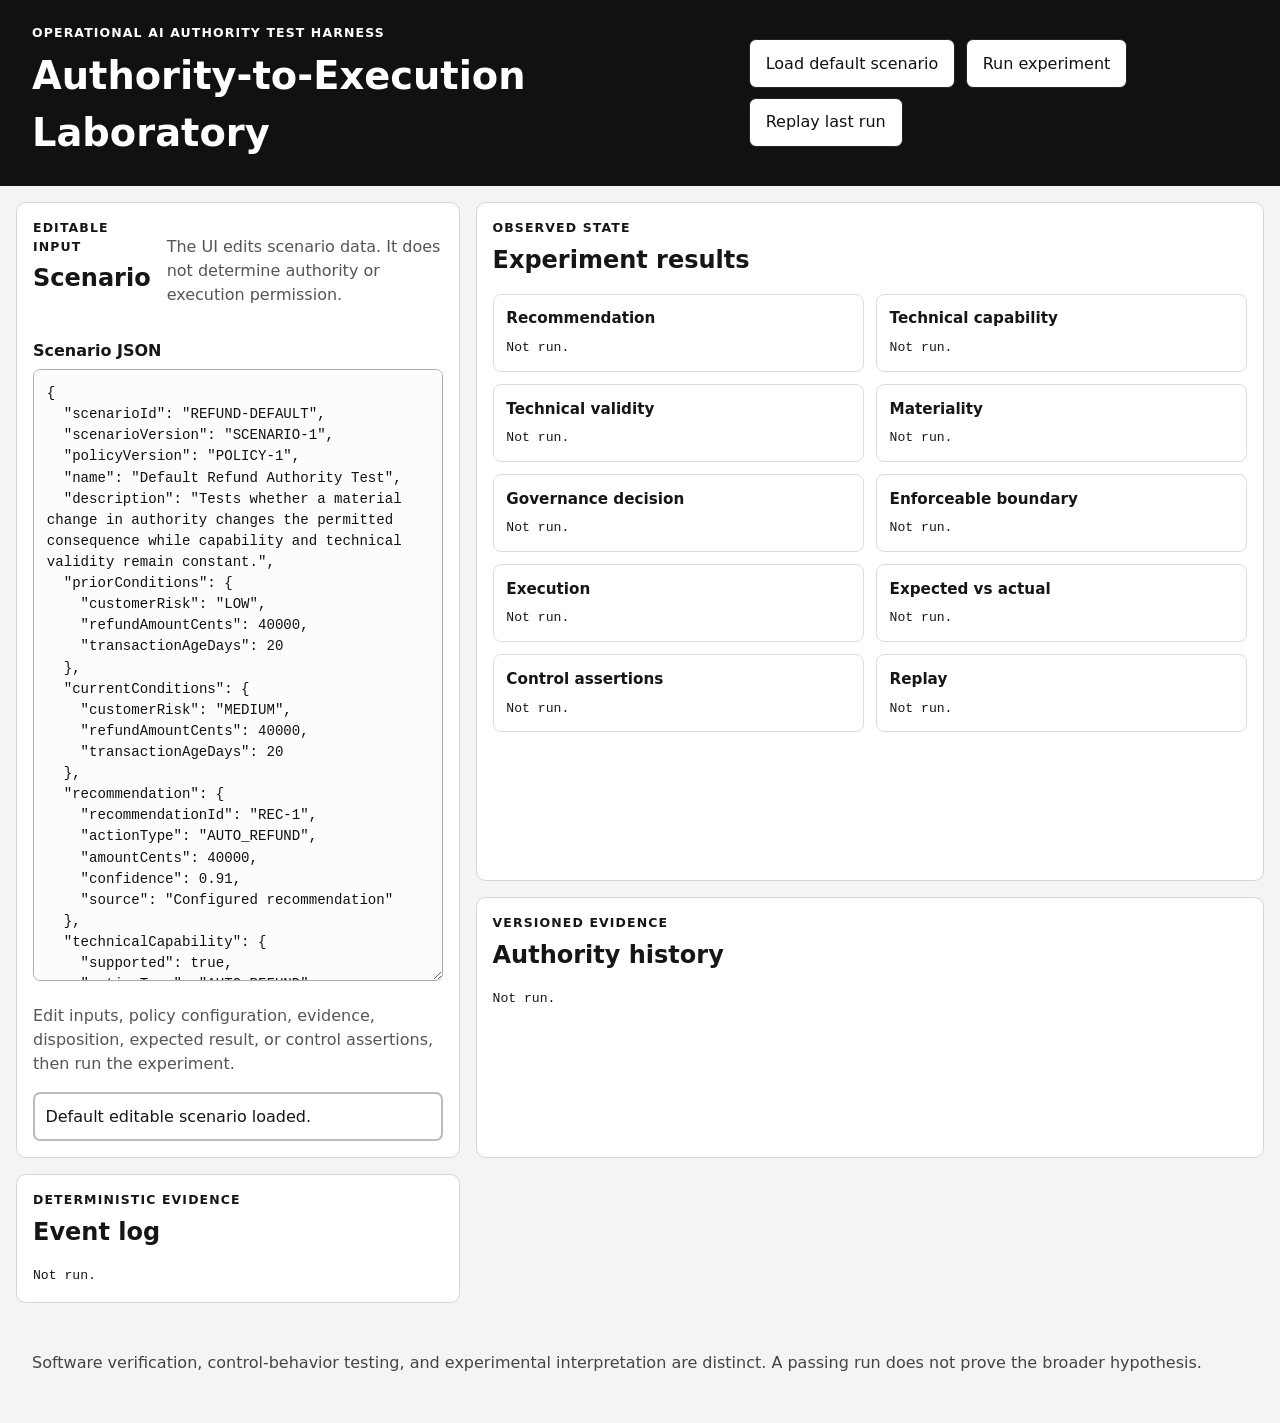
==== index.html @ 3e86aca3 "Add initial browser V1 application shell" ====
<!doctype html>
<html lang="en">
<head>
    <meta charset="utf-8">
    <meta name="viewport" content="width=device-width, initial-scale=1">
    <title>Operational AI Authority Test Harness</title>
    <link rel="stylesheet" href="css/app.css">
</head>
<body>
    <header class="app-header">
        <div>
            <p class="eyebrow">Operational AI Authority Test Harness</p>
            <h1>Authority-to-Execution Laboratory</h1>
        </div>
        <div class="header-actions">
            <button id="load-default" type="button">Load default scenario</button>
            <button id="run-experiment" type="button">Run experiment</button>
            <button id="run-replay" type="button">Replay last run</button>
        </div>
    </header>

    <main class="layout">
        <section class="panel scenario-panel" aria-labelledby="scenario-heading">
            <div class="panel-heading">
                <div>
                    <p class="eyebrow">Editable input</p>
                    <h2 id="scenario-heading">Scenario</h2>
                </div>
                <p class="muted">The UI edits scenario data. It does not determine authority or execution permission.</p>
            </div>

            <label for="scenario-editor">Scenario JSON</label>
            <textarea id="scenario-editor" spellcheck="false" aria-describedby="scenario-help"></textarea>
            <p id="scenario-help" class="muted">
                Edit inputs, policy configuration, evidence, disposition, expected result, or control assertions, then run the experiment.
            </p>

            <div id="validation-status" class="status-box" role="status" aria-live="polite">
                No scenario loaded.
            </div>
        </section>

        <section class="panel results-panel" aria-labelledby="results-heading">
            <div class="panel-heading">
                <div>
                    <p class="eyebrow">Observed state</p>
                    <h2 id="results-heading">Experiment results</h2>
                </div>
            </div>

            <div class="card-grid">
                <article class="result-card">
                    <h3>Recommendation</h3>
                    <pre id="recommendation-output">Not run.</pre>
                </article>

                <article class="result-card">
                    <h3>Technical capability</h3>
                    <pre id="capability-output">Not run.</pre>
                </article>

                <article class="result-card">
                    <h3>Technical validity</h3>
                    <pre id="validity-output">Not run.</pre>
                </article>

                <article class="result-card">
                    <h3>Materiality</h3>
                    <pre id="materiality-output">Not run.</pre>
                </article>

                <article class="result-card">
                    <h3>Governance decision</h3>
                    <pre id="decision-output">Not run.</pre>
                </article>

                <article class="result-card">
                    <h3>Enforceable boundary</h3>
                    <pre id="boundary-output">Not run.</pre>
                </article>

                <article class="result-card">
                    <h3>Execution</h3>
                    <pre id="execution-output">Not run.</pre>
                </article>

                <article class="result-card">
                    <h3>Expected vs actual</h3>
                    <pre id="prediction-output">Not run.</pre>
                </article>

                <article class="result-card">
                    <h3>Control assertions</h3>
                    <pre id="assertion-output">Not run.</pre>
                </article>

                <article class="result-card">
                    <h3>Replay</h3>
                    <pre id="replay-output">Not run.</pre>
                </article>
            </div>
        </section>

        <section class="panel evidence-panel" aria-labelledby="authority-heading">
            <div class="panel-heading">
                <div>
                    <p class="eyebrow">Versioned evidence</p>
                    <h2 id="authority-heading">Authority history</h2>
                </div>
            </div>
            <pre id="authority-history-output">Not run.</pre>
        </section>

        <section class="panel evidence-panel" aria-labelledby="events-heading">
            <div class="panel-heading">
                <div>
                    <p class="eyebrow">Deterministic evidence</p>
                    <h2 id="events-heading">Event log</h2>
                </div>
            </div>
            <pre id="event-log-output">Not run.</pre>
        </section>
    </main>

    <footer>
        <p>
            Software verification, control-behavior testing, and experimental interpretation are distinct.
            A passing run does not prove the broader hypothesis.
        </p>
    </footer>

    <script src="js/validation-engine.js"></script>
    <script src="js/state-machine.js"></script>
    <script src="js/authority-engine.js"></script>
    <script src="js/boundary-engine.js"></script>
    <script src="js/execution-engine.js"></script>
    <script src="js/materiality-engine.js"></script>
    <script src="js/actor-engine.js"></script>
    <script src="js/evidence-engine.js"></script>
    <script src="js/governance-decision-engine.js"></script>
    <script src="js/event-log.js"></script>
    <script src="js/control-assertion-engine.js"></script>
    <script src="js/run-evidence-engine.js"></script>
    <script src="js/test-runner.js"></script>
    <script src="js/replay-engine.js"></script>
    <script src="js/app.js"></script>
</body>
</html>
---- css/app.css ----
:root {
    font-family: Inter, ui-sans-serif, system-ui, -apple-system, BlinkMacSystemFont, "Segoe UI", sans-serif;
    color: #161616;
    background: #f4f4f4;
    line-height: 1.5;
}

* {
    box-sizing: border-box;
}

body {
    margin: 0;
    min-height: 100vh;
}

button,
textarea {
    font: inherit;
}

button {
    border: 1px solid #222;
    background: #fff;
    color: #111;
    padding: 0.7rem 1rem;
    border-radius: 0.45rem;
    cursor: pointer;
}

button:hover,
button:focus-visible {
    background: #ececec;
}

button:focus-visible,
textarea:focus-visible {
    outline: 3px solid currentColor;
    outline-offset: 2px;
}

.app-header {
    display: flex;
    gap: 2rem;
    justify-content: space-between;
    align-items: center;
    padding: 1.5rem 2rem;
    background: #111;
    color: #fff;
}

.app-header h1 {
    margin: 0;
    font-size: clamp(1.5rem, 3vw, 2.4rem);
}

.eyebrow {
    margin: 0 0 0.25rem;
    font-size: 0.78rem;
    font-weight: 700;
    letter-spacing: 0.09em;
    text-transform: uppercase;
}

.header-actions {
    display: flex;
    flex-wrap: wrap;
    gap: 0.65rem;
}

.layout {
    display: grid;
    grid-template-columns: minmax(22rem, 0.9fr) minmax(32rem, 1.6fr);
    gap: 1rem;
    padding: 1rem;
}

.panel {
    background: #fff;
    border: 1px solid #d4d4d4;
    border-radius: 0.6rem;
    padding: 1rem;
}

.scenario-panel {
    grid-row: span 2;
}

.results-panel {
    min-width: 0;
}

.evidence-panel {
    min-width: 0;
}

.panel-heading {
    display: flex;
    gap: 1rem;
    justify-content: space-between;
    align-items: flex-start;
    margin-bottom: 1rem;
}

.panel-heading h2 {
    margin: 0;
}

label {
    display: block;
    font-weight: 700;
    margin-bottom: 0.4rem;
}

textarea {
    width: 100%;
    min-height: 68vh;
    resize: vertical;
    border: 1px solid #aaa;
    border-radius: 0.45rem;
    padding: 0.8rem;
    background: #fcfcfc;
    color: #111;
    font-family: "Cascadia Code", Consolas, monospace;
    font-size: 0.88rem;
}

.card-grid {
    display: grid;
    grid-template-columns: repeat(2, minmax(0, 1fr));
    gap: 0.75rem;
}

.result-card {
    border: 1px solid #ddd;
    border-radius: 0.5rem;
    padding: 0.8rem;
    min-width: 0;
}

.result-card h3 {
    margin-top: 0;
    margin-bottom: 0.5rem;
    font-size: 0.95rem;
}

pre {
    white-space: pre-wrap;
    overflow-wrap: anywhere;
    margin: 0;
    font-family: "Cascadia Code", Consolas, monospace;
    font-size: 0.82rem;
}

.status-box {
    margin-top: 0.75rem;
    border: 1px solid #bbb;
    border-radius: 0.45rem;
    padding: 0.65rem;
}

.status-box[data-status="PASS"] {
    border-width: 2px;
}

.status-box[data-status="FAIL"] {
    border-style: dashed;
    border-width: 2px;
}

.muted {
    color: #555;
    max-width: 34rem;
}

footer {
    padding: 1rem 2rem 2rem;
    color: #444;
}

@media (max-width: 950px) {
    .app-header {
        align-items: flex-start;
        flex-direction: column;
    }

    .layout {
        grid-template-columns: 1fr;
    }

    .scenario-panel {
        grid-row: auto;
    }

    textarea {
        min-height: 34rem;
    }
}

@media (max-width: 650px) {
    .card-grid {
        grid-template-columns: 1fr;
    }

    .layout {
        padding: 0.6rem;
    }

    .app-header {
        padding: 1rem;
    }
}
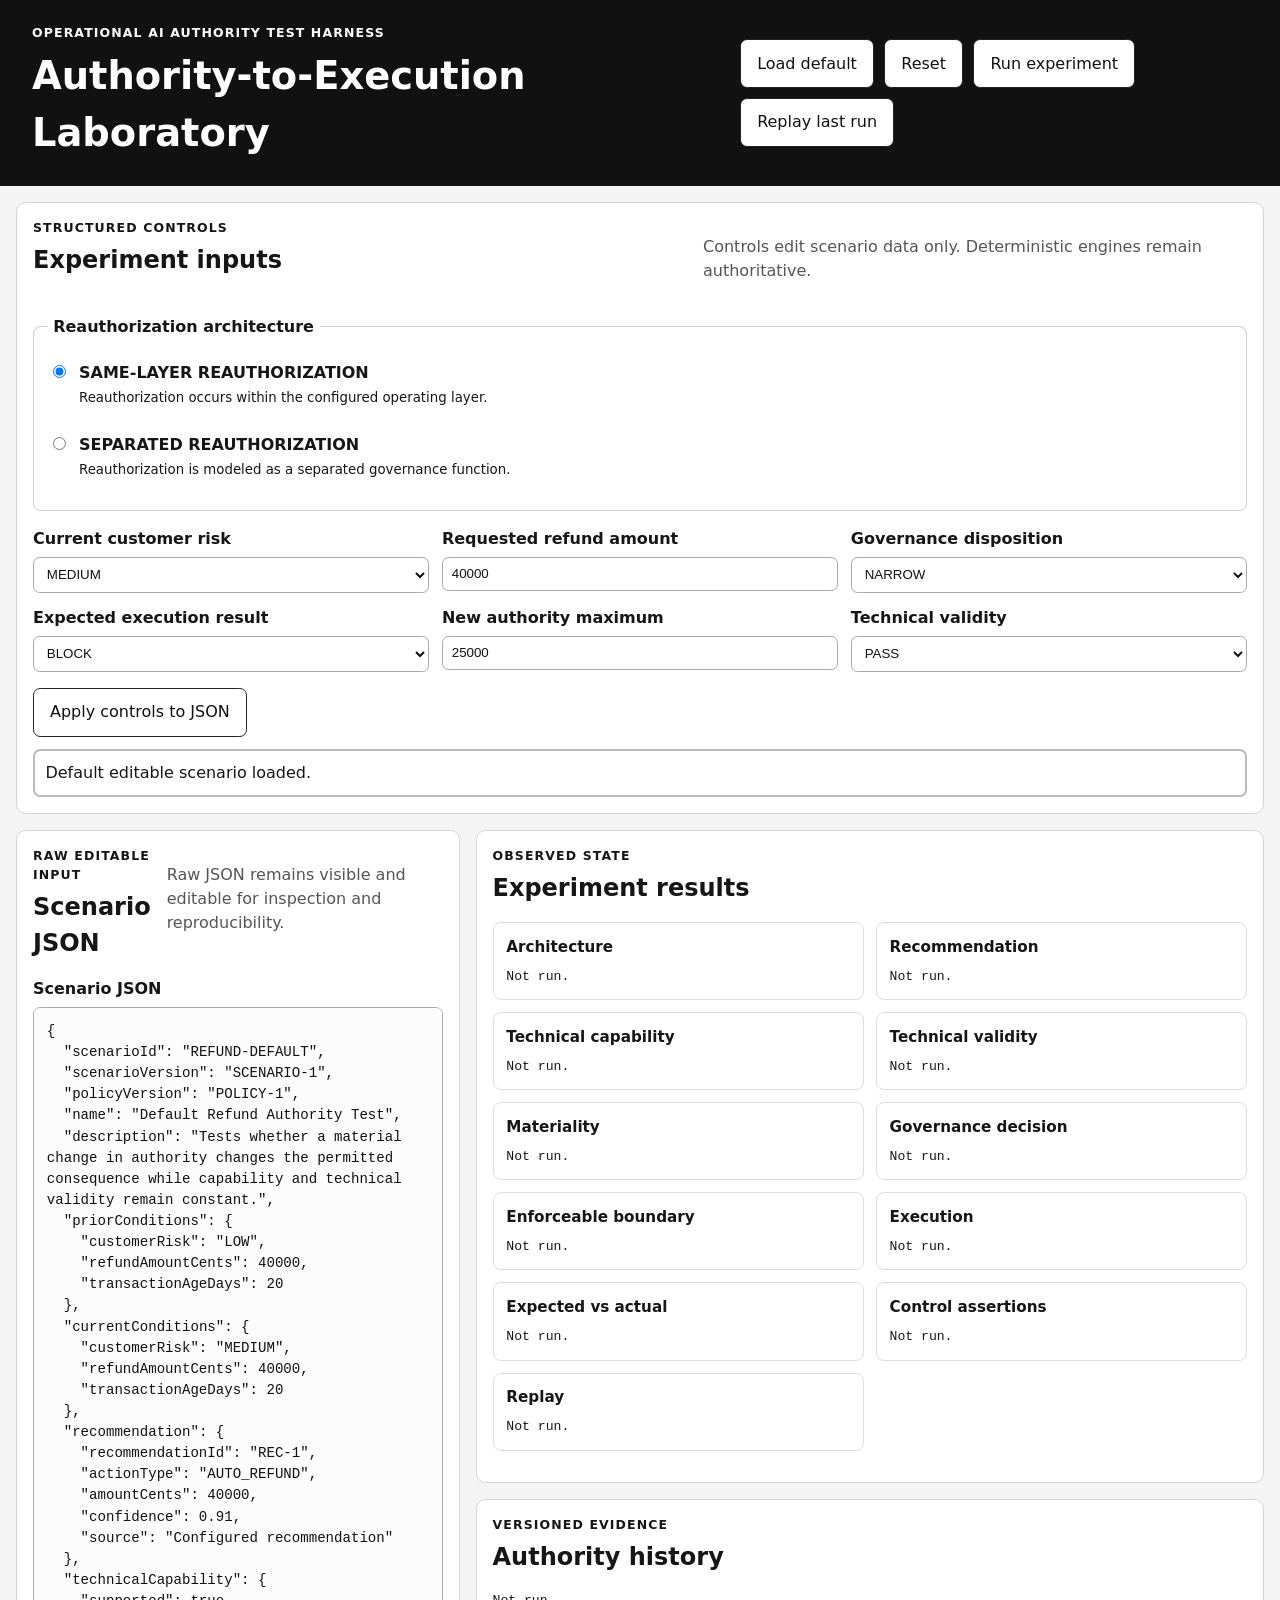
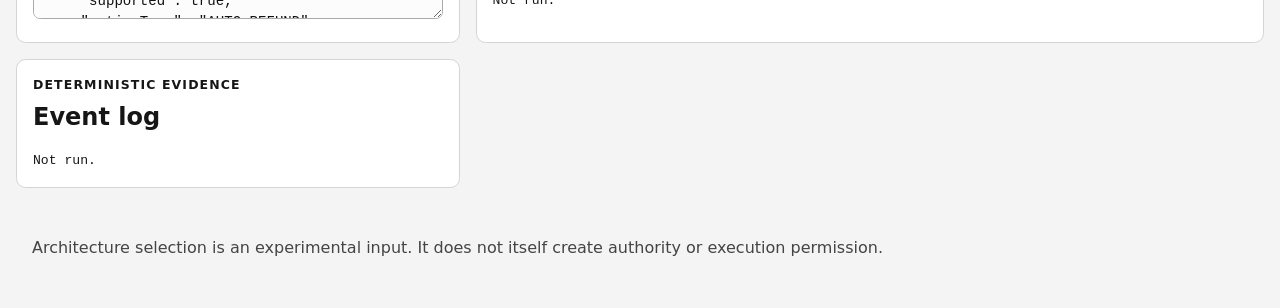
==== commit 8fb05f10: "Add V1 interaction and architecture selection" ====
--- a/index.html
+++ b/index.html
@@ -12,34 +12,130 @@
             <p class="eyebrow">Operational AI Authority Test Harness</p>
             <h1>Authority-to-Execution Laboratory</h1>
         </div>
+
         <div class="header-actions">
-            <button id="load-default" type="button">Load default scenario</button>
+            <button id="load-default" type="button">Load default</button>
+            <button id="reset-scenario" type="button">Reset</button>
             <button id="run-experiment" type="button">Run experiment</button>
             <button id="run-replay" type="button">Replay last run</button>
         </div>
     </header>
 
     <main class="layout">
-        <section class="panel scenario-panel" aria-labelledby="scenario-heading">
-            <div class="panel-heading">
-                <div>
-                    <p class="eyebrow">Editable input</p>
-                    <h2 id="scenario-heading">Scenario</h2>
-                </div>
-                <p class="muted">The UI edits scenario data. It does not determine authority or execution permission.</p>
-            </div>
-
-            <label for="scenario-editor">Scenario JSON</label>
-            <textarea id="scenario-editor" spellcheck="false" aria-describedby="scenario-help"></textarea>
-            <p id="scenario-help" class="muted">
-                Edit inputs, policy configuration, evidence, disposition, expected result, or control assertions, then run the experiment.
-            </p>
+        <section class="panel control-panel" aria-labelledby="controls-heading">
+            <div class="panel-heading">
+                <div>
+                    <p class="eyebrow">Structured controls</p>
+                    <h2 id="controls-heading">Experiment inputs</h2>
+                </div>
+                <p class="muted">
+                    Controls edit scenario data only. Deterministic engines remain authoritative.
+                </p>
+            </div>
+
+            <fieldset>
+                <legend>Reauthorization architecture</legend>
+
+                <label class="radio-row">
+                    <input
+                        id="architecture-same-layer"
+                        type="radio"
+                        name="reauthorization-architecture"
+                        value="SAME_LAYER_REAUTHORIZATION"
+                    >
+                    <span>
+                        <strong>SAME-LAYER REAUTHORIZATION</strong><br>
+                        <small>Reauthorization occurs within the configured operating layer.</small>
+                    </span>
+                </label>
+
+                <label class="radio-row">
+                    <input
+                        id="architecture-separated"
+                        type="radio"
+                        name="reauthorization-architecture"
+                        value="SEPARATED_REAUTHORIZATION"
+                    >
+                    <span>
+                        <strong>SEPARATED REAUTHORIZATION</strong><br>
+                        <small>Reauthorization is modeled as a separated governance function.</small>
+                    </span>
+                </label>
+            </fieldset>
+
+            <div class="form-grid">
+                <label>
+                    Current customer risk
+                    <select id="current-risk">
+                        <option value="LOW">LOW</option>
+                        <option value="MEDIUM">MEDIUM</option>
+                        <option value="HIGH">HIGH</option>
+                    </select>
+                </label>
+
+                <label>
+                    Requested refund amount
+                    <input id="requested-amount" type="number" min="0" step="1">
+                </label>
+
+                <label>
+                    Governance disposition
+                    <select id="decision-disposition">
+                        <option value="RENEW">RENEW</option>
+                        <option value="NARROW">NARROW</option>
+                        <option value="CONDITION">CONDITION</option>
+                        <option value="TRANSFER">TRANSFER</option>
+                        <option value="SUSPEND">SUSPEND</option>
+                        <option value="REFUSE">REFUSE</option>
+                    </select>
+                </label>
+
+                <label>
+                    Expected execution result
+                    <select id="expected-result">
+                        <option value="ALLOW">ALLOW</option>
+                        <option value="BLOCK">BLOCK</option>
+                    </select>
+                </label>
+
+                <label>
+                    New authority maximum
+                    <input id="new-authority-maximum" type="number" min="0" step="1">
+                </label>
+
+                <label>
+                    Technical validity
+                    <select id="technical-validity">
+                        <option value="PASS">PASS</option>
+                        <option value="FAIL">FAIL</option>
+                    </select>
+                </label>
+            </div>
+
+            <div class="control-actions">
+                <button id="apply-controls" type="button">Apply controls to JSON</button>
+            </div>
 
             <div id="validation-status" class="status-box" role="status" aria-live="polite">
                 No scenario loaded.
             </div>
         </section>
 
+        <section class="panel scenario-panel" aria-labelledby="scenario-heading">
+            <div class="panel-heading">
+                <div>
+                    <p class="eyebrow">Raw editable input</p>
+                    <h2 id="scenario-heading">Scenario JSON</h2>
+                </div>
+                <p class="muted">
+                    Raw JSON remains visible and editable for inspection and reproducibility.
+                </p>
+            </div>
+
+            <label for="scenario-editor">Scenario JSON</label>
+            <textarea id="scenario-editor" spellcheck="false"></textarea>
+        </section>
+
         <section class="panel results-panel" aria-labelledby="results-heading">
             <div class="panel-heading">
                 <div>
@@ -50,6 +146,11 @@
 
             <div class="card-grid">
                 <article class="result-card">
+                    <h3>Architecture</h3>
+                    <pre id="architecture-output">Not run.</pre>
+                </article>
+
+                <article class="result-card">
                     <h3>Recommendation</h3>
                     <pre id="recommendation-output">Not run.</pre>
                 </article>
@@ -124,8 +225,7 @@
 
     <footer>
         <p>
-            Software verification, control-behavior testing, and experimental interpretation are distinct.
-            A passing run does not prove the broader hypothesis.
+            Architecture selection is an experimental input. It does not itself create authority or execution permission.
         </p>
     </footer>
 
--- a/css/app.css
+++ b/css/app.css
@@ -209,4 +209,69 @@
     .app-header {
         padding: 1rem;
     }
+}
+
+.control-panel {
+    grid-column: 1 / -1;
+}
+
+fieldset {
+    border: 1px solid #ccc;
+    border-radius: 0.5rem;
+    padding: 0.85rem;
+    margin: 0 0 1rem;
+}
+
+legend {
+    font-weight: 700;
+    padding: 0 0.35rem;
+}
+
+.radio-row {
+    display: flex;
+    gap: 0.65rem;
+    align-items: flex-start;
+    padding: 0.55rem 0;
+    font-weight: 400;
+}
+
+.radio-row input {
+    margin-top: 0.25rem;
+}
+
+.form-grid {
+    display: grid;
+    grid-template-columns: repeat(3, minmax(0, 1fr));
+    gap: 0.8rem;
+}
+
+.form-grid label {
+    margin: 0;
+}
+
+.form-grid input,
+.form-grid select {
+    width: 100%;
+    margin-top: 0.35rem;
+    border: 1px solid #aaa;
+    border-radius: 0.4rem;
+    padding: 0.55rem;
+    background: #fff;
+    color: #111;
+}
+
+.control-actions {
+    margin-top: 1rem;
+}
+
+@media (max-width: 950px) {
+    .form-grid {
+        grid-template-columns: repeat(2, minmax(0, 1fr));
+    }
+}
+
+@media (max-width: 650px) {
+    .form-grid {
+        grid-template-columns: 1fr;
+    }
 }
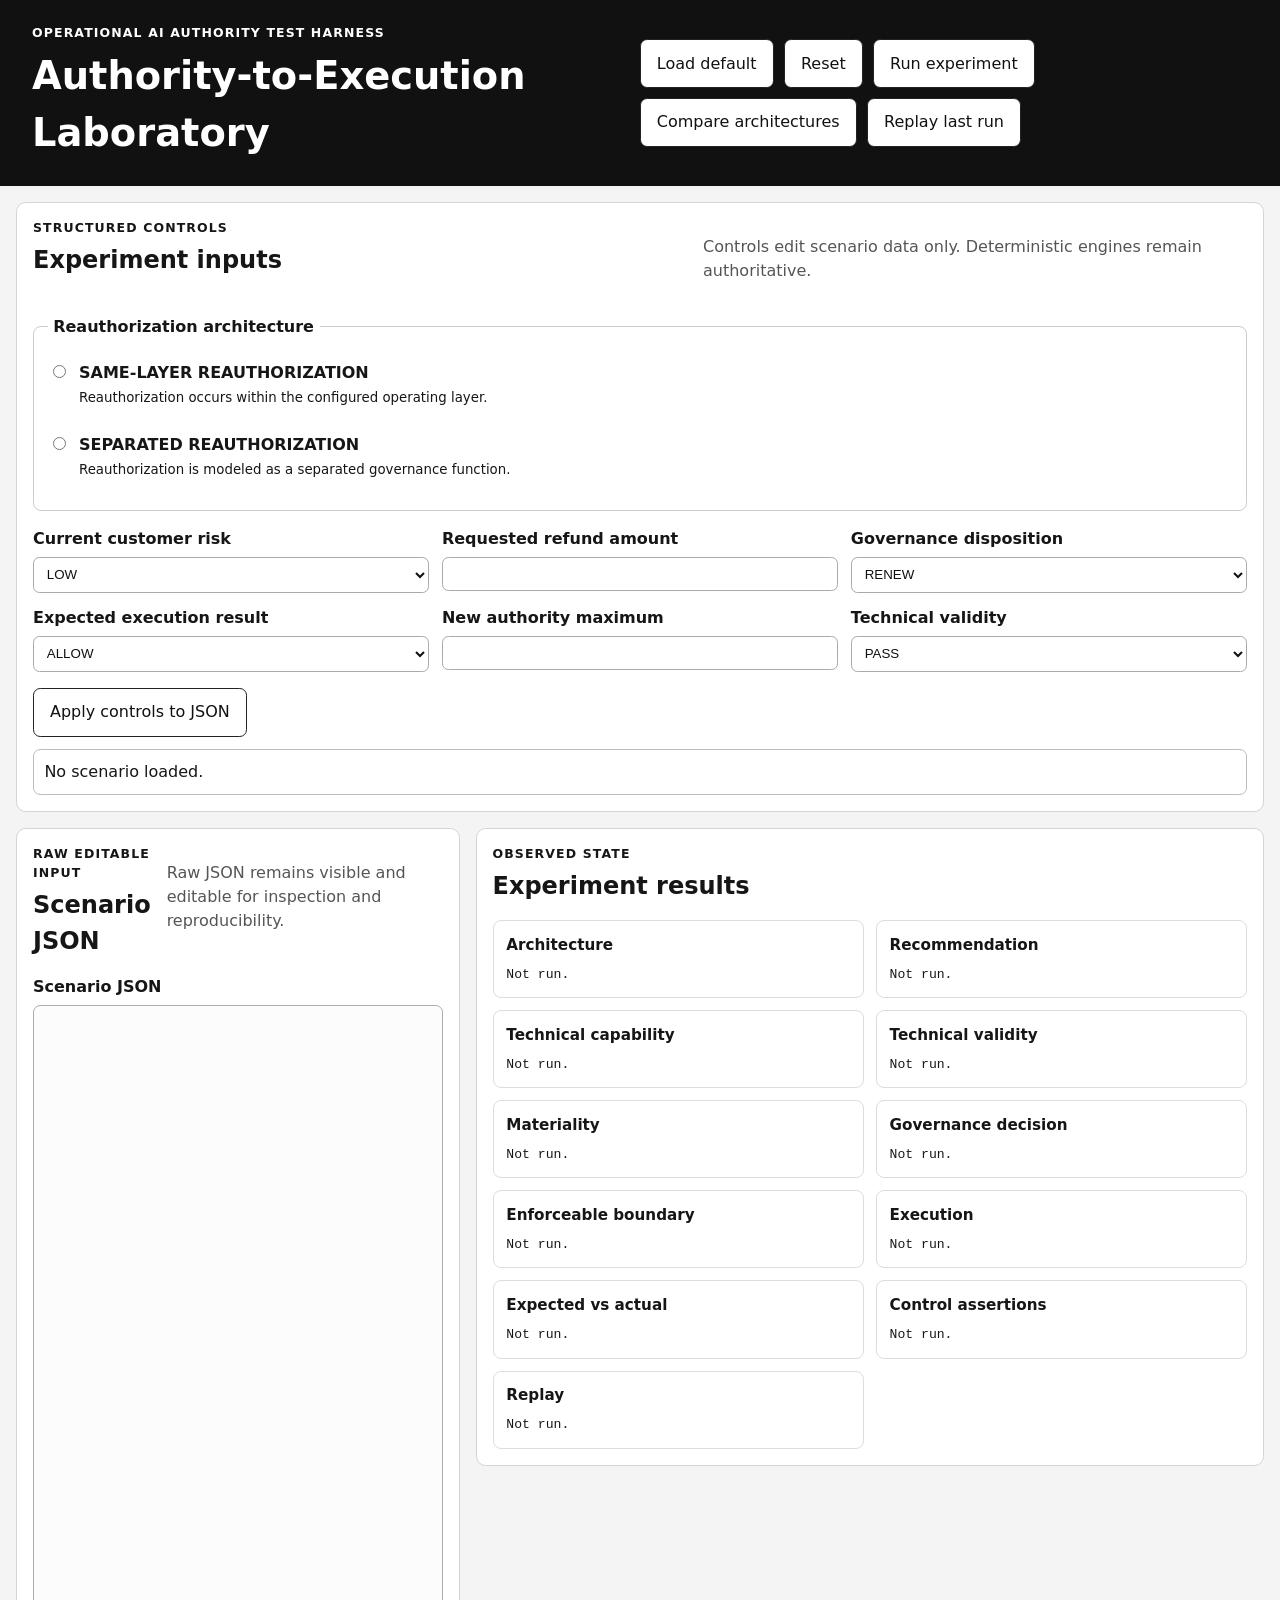
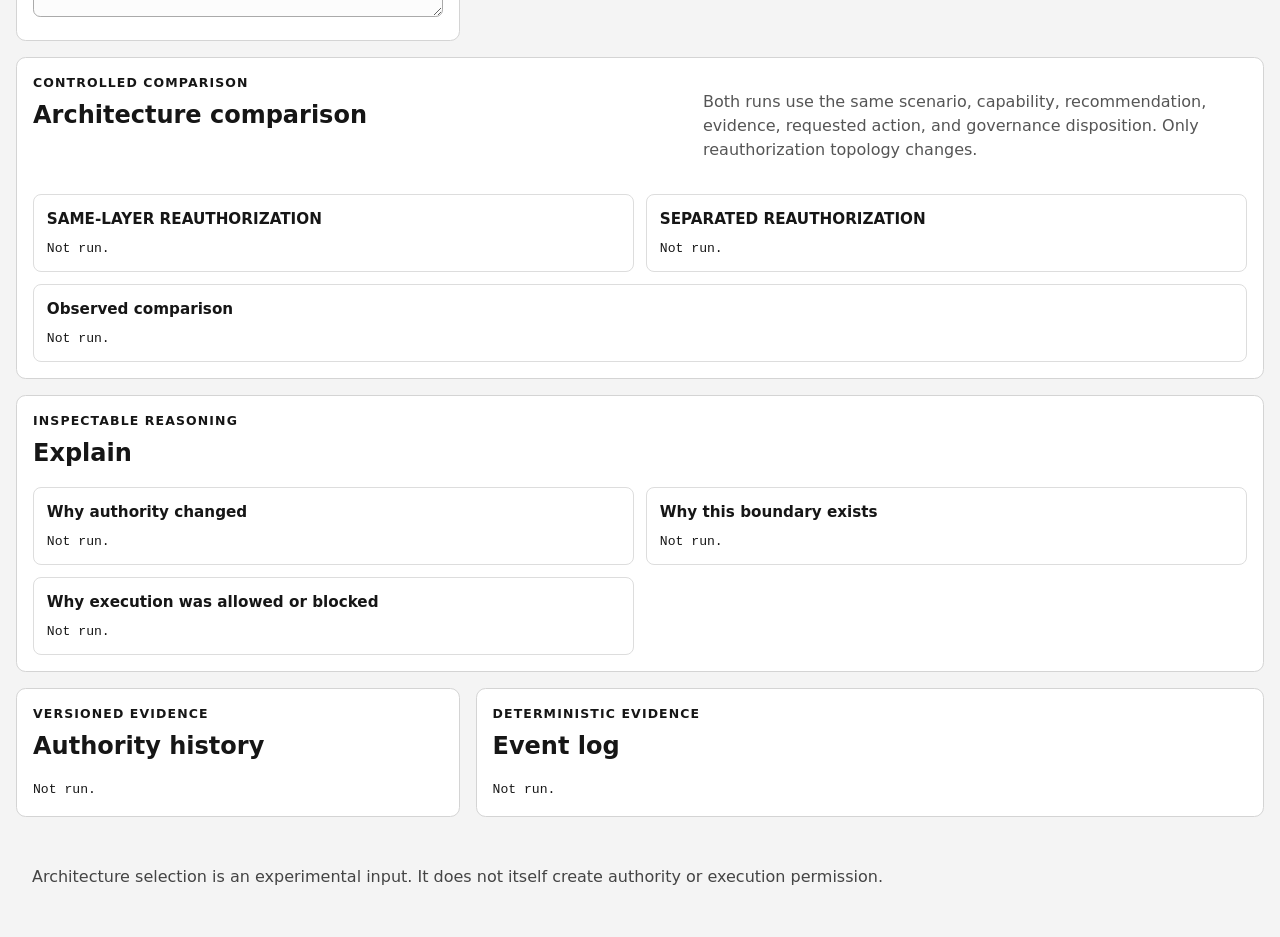
==== commit f44a40ad: "Add architecture topology and controlled comparison" ====
--- a/index.html
+++ b/index.html
@@ -16,7 +16,8 @@
         <div class="header-actions">
             <button id="load-default" type="button">Load default</button>
             <button id="reset-scenario" type="button">Reset</button>
-            <button id="run-experiment" type="button">Run experiment</button>
+            <button id="run-experiment" type="button">Run experiment</button>
+            <button id="compare-architectures" type="button">Compare architectures</button>
             <button id="run-replay" type="button">Replay last run</button>
         </div>
     </header>
@@ -202,6 +203,61 @@
             </div>
         </section>
 
+        <section class="panel comparison-panel" aria-labelledby="comparison-heading">
+            <div class="panel-heading">
+                <div>
+                    <p class="eyebrow">Controlled comparison</p>
+                    <h2 id="comparison-heading">Architecture comparison</h2>
+                </div>
+                <p class="muted">
+                    Both runs use the same scenario, capability, recommendation, evidence, requested action, and governance disposition. Only reauthorization topology changes.
+                </p>
+            </div>
+
+            <div class="comparison-grid">
+                <article class="result-card">
+                    <h3>SAME-LAYER REAUTHORIZATION</h3>
+                    <pre id="same-layer-comparison-output">Not run.</pre>
+                </article>
+
+                <article class="result-card">
+                    <h3>SEPARATED REAUTHORIZATION</h3>
+                    <pre id="separated-comparison-output">Not run.</pre>
+                </article>
+            </div>
+
+            <article class="result-card comparison-summary">
+                <h3>Observed comparison</h3>
+                <pre id="architecture-comparison-summary">Not run.</pre>
+            </article>
+        </section>
+
+        <section class="panel explain-panel" aria-labelledby="explain-heading">
+            <div class="panel-heading">
+                <div>
+                    <p class="eyebrow">Inspectable reasoning</p>
+                    <h2 id="explain-heading">Explain</h2>
+                </div>
+            </div>
+
+            <div class="card-grid">
+                <article class="result-card">
+                    <h3>Why authority changed</h3>
+                    <pre id="authority-explain-output">Not run.</pre>
+                </article>
+
+                <article class="result-card">
+                    <h3>Why this boundary exists</h3>
+                    <pre id="boundary-explain-output">Not run.</pre>
+                </article>
+
+                <article class="result-card">
+                    <h3>Why execution was allowed or blocked</h3>
+                    <pre id="execution-explain-output">Not run.</pre>
+                </article>
+            </div>
+        </section>
+
         <section class="panel evidence-panel" aria-labelledby="authority-heading">
             <div class="panel-heading">
                 <div>
@@ -230,7 +286,8 @@
     </footer>
 
     <script src="js/validation-engine.js"></script>
-    <script src="js/state-machine.js"></script>
+    <script src="js/state-machine.js"></script>
+    <script src="js/architecture-engine.js"></script>
     <script src="js/authority-engine.js"></script>
     <script src="js/boundary-engine.js"></script>
     <script src="js/execution-engine.js"></script>
--- a/css/app.css
+++ b/css/app.css
@@ -274,4 +274,25 @@
     .form-grid {
         grid-template-columns: 1fr;
     }
+}
+
+.comparison-panel,
+.explain-panel {
+    grid-column: 1 / -1;
+}
+
+.comparison-grid {
+    display: grid;
+    grid-template-columns: repeat(2, minmax(0, 1fr));
+    gap: 0.75rem;
+}
+
+.comparison-summary {
+    margin-top: 0.75rem;
+}
+
+@media (max-width: 800px) {
+    .comparison-grid {
+        grid-template-columns: 1fr;
+    }
 }
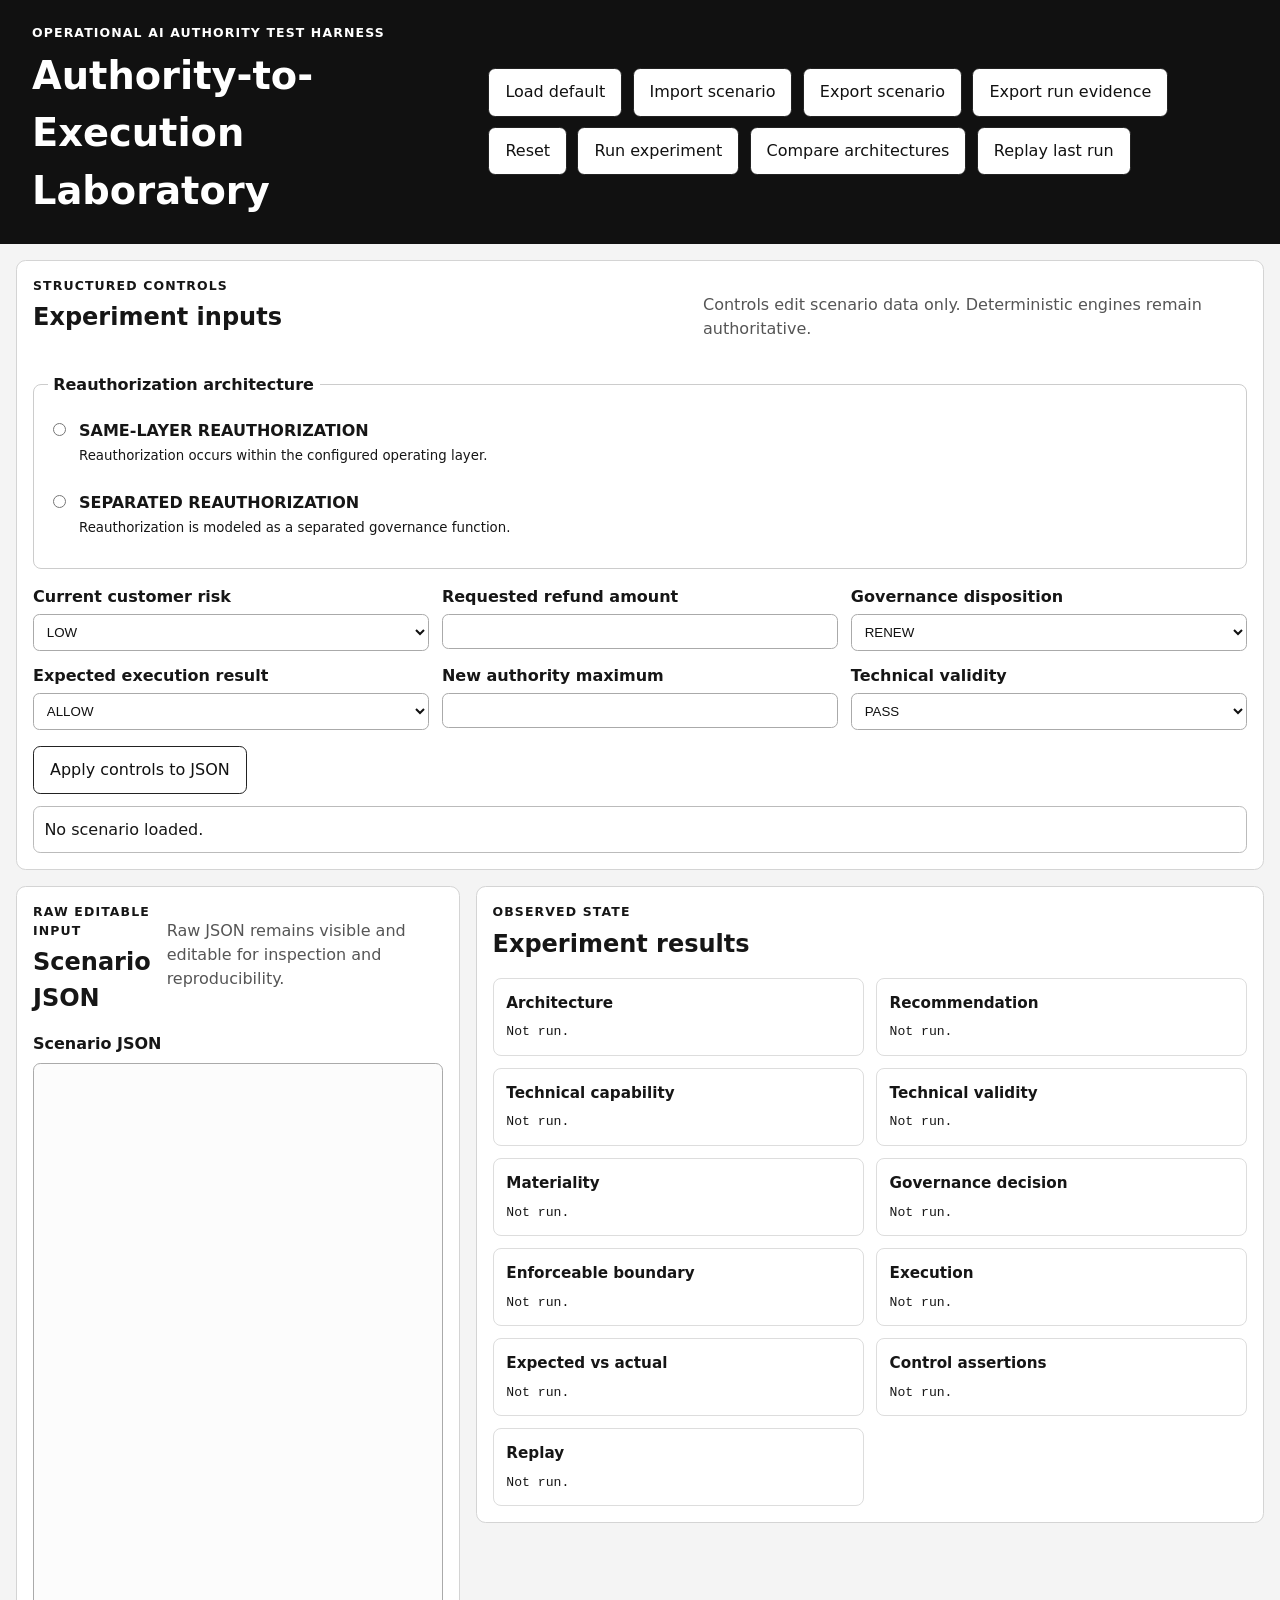
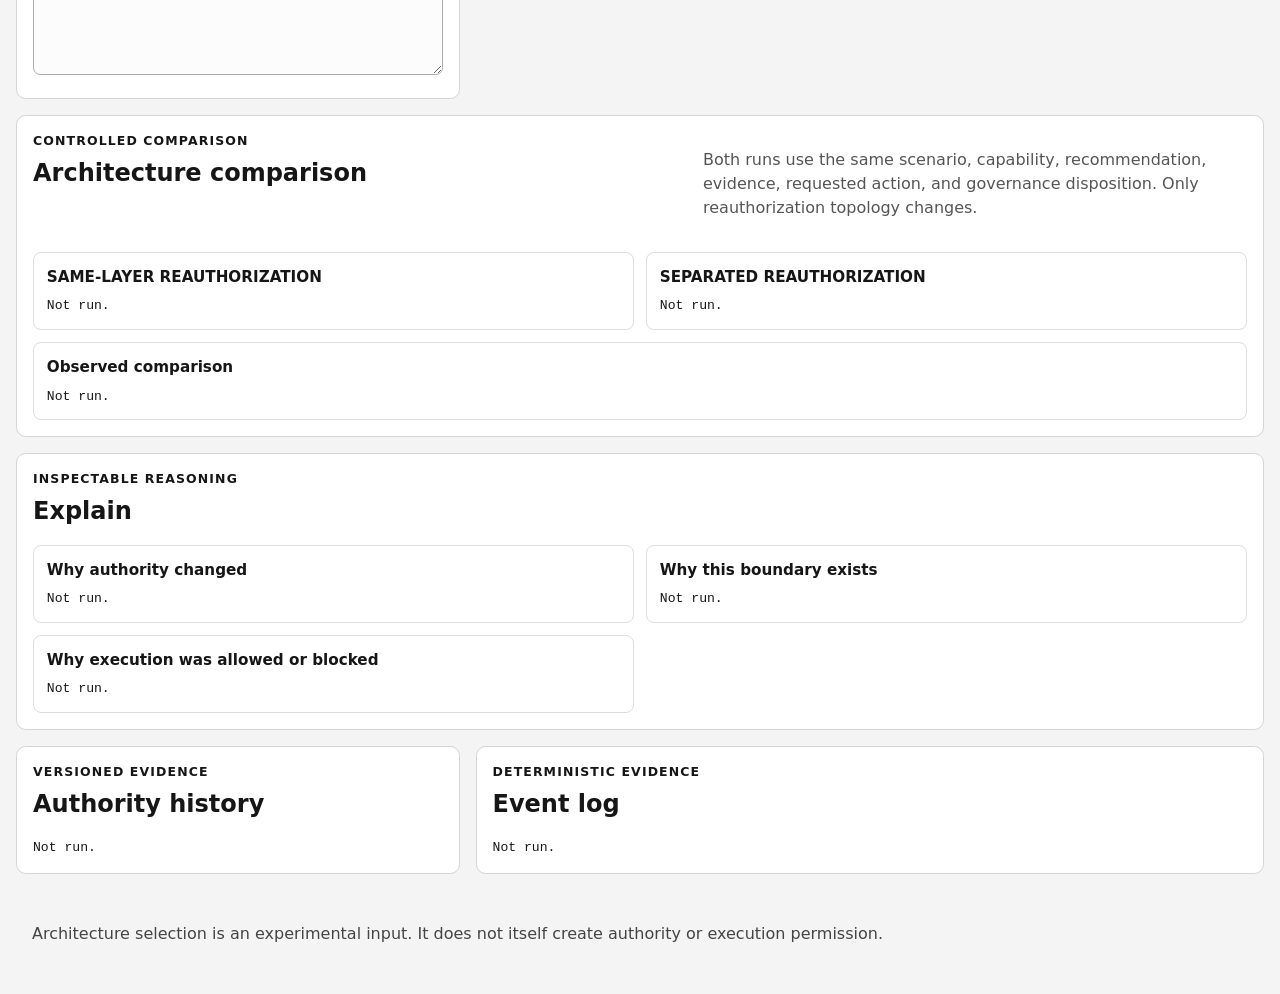
==== commit 437e7903: "Add scenario and run evidence import export" ====
--- a/index.html
+++ b/index.html
@@ -15,7 +15,16 @@
 
         <div class="header-actions">
             <button id="load-default" type="button">Load default</button>
+            <button id="import-scenario" type="button">Import scenario</button>
+            <button id="export-scenario" type="button">Export scenario</button>
+            <button id="export-run" type="button">Export run evidence</button>
             <button id="reset-scenario" type="button">Reset</button>
+            <input
+                id="scenario-file-input"
+                type="file"
+                accept="application/json,.json"
+                hidden
+            >
             <button id="run-experiment" type="button">Run experiment</button>
             <button id="compare-architectures" type="button">Compare architectures</button>
             <button id="run-replay" type="button">Replay last run</button>
@@ -300,6 +309,7 @@
     <script src="js/run-evidence-engine.js"></script>
     <script src="js/test-runner.js"></script>
     <script src="js/replay-engine.js"></script>
+    <script src="js/import-export.js"></script>
     <script src="js/app.js"></script>
 </body>
 </html>
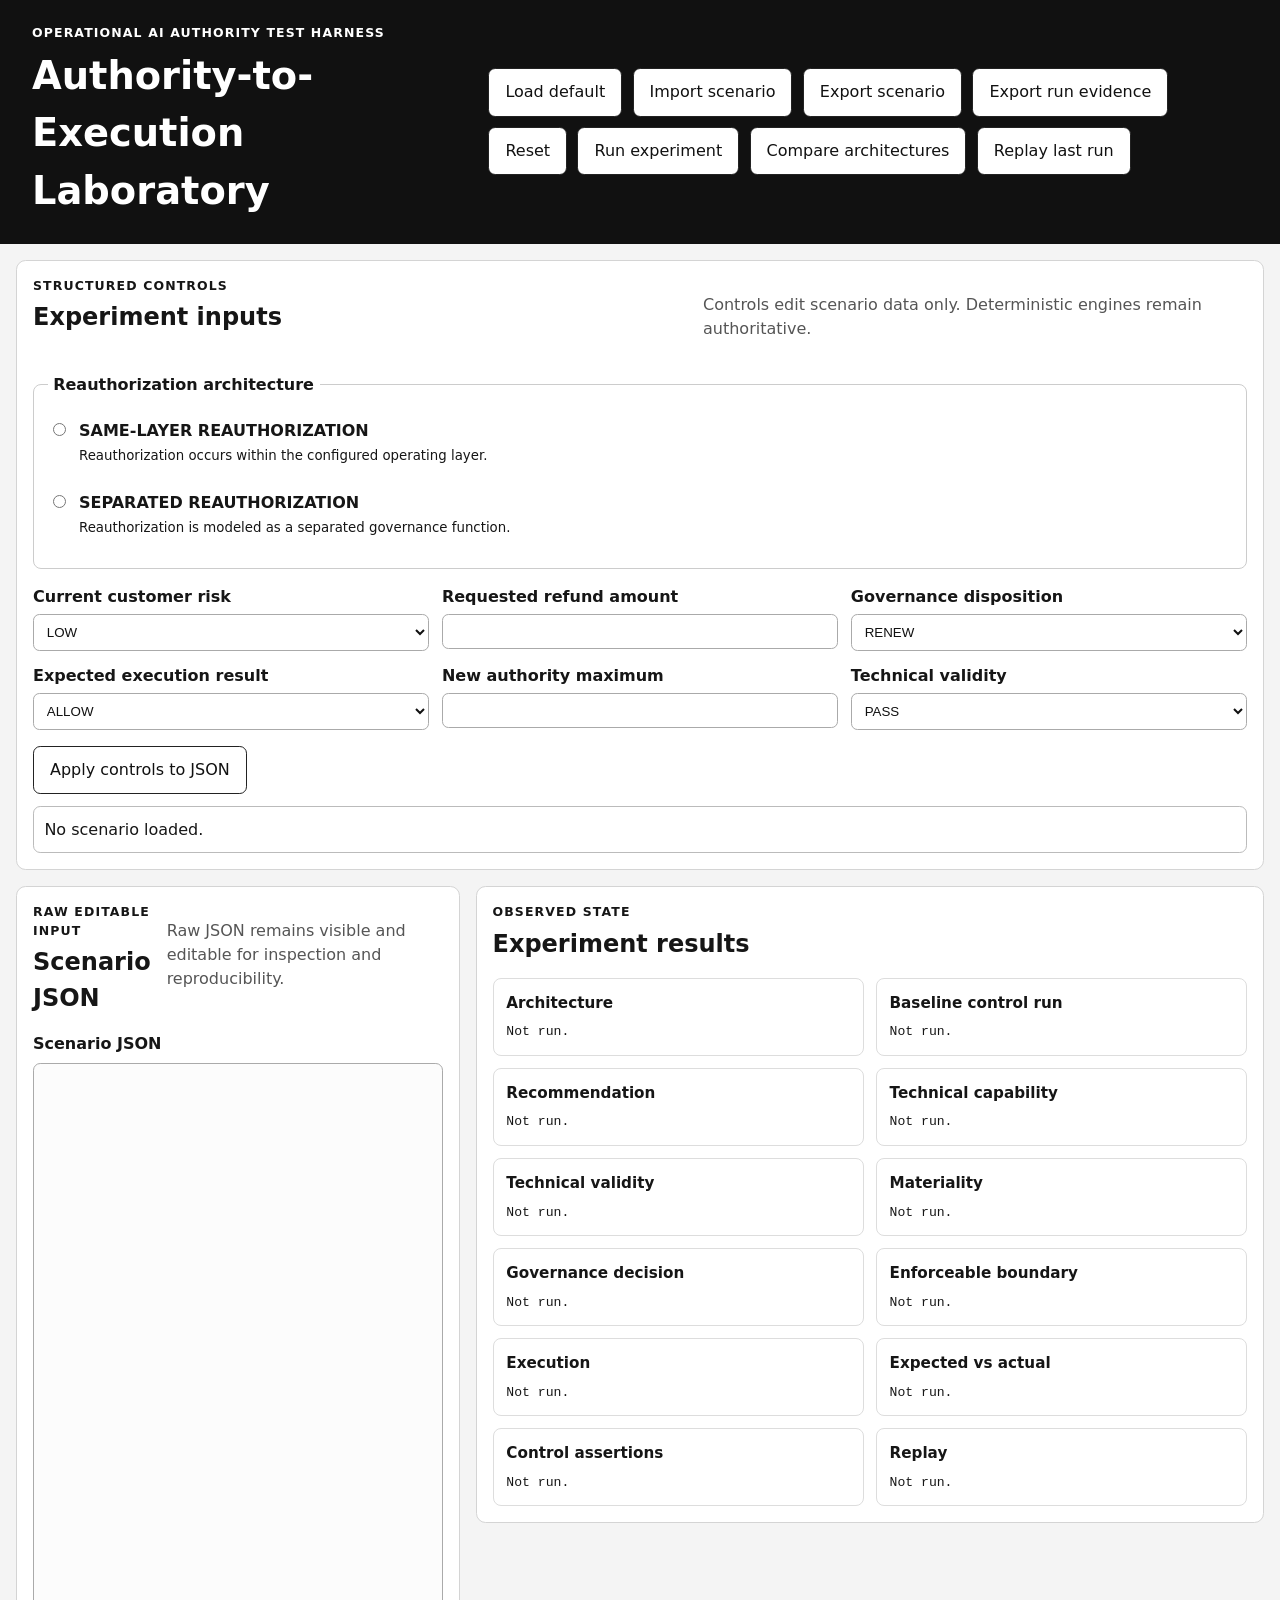
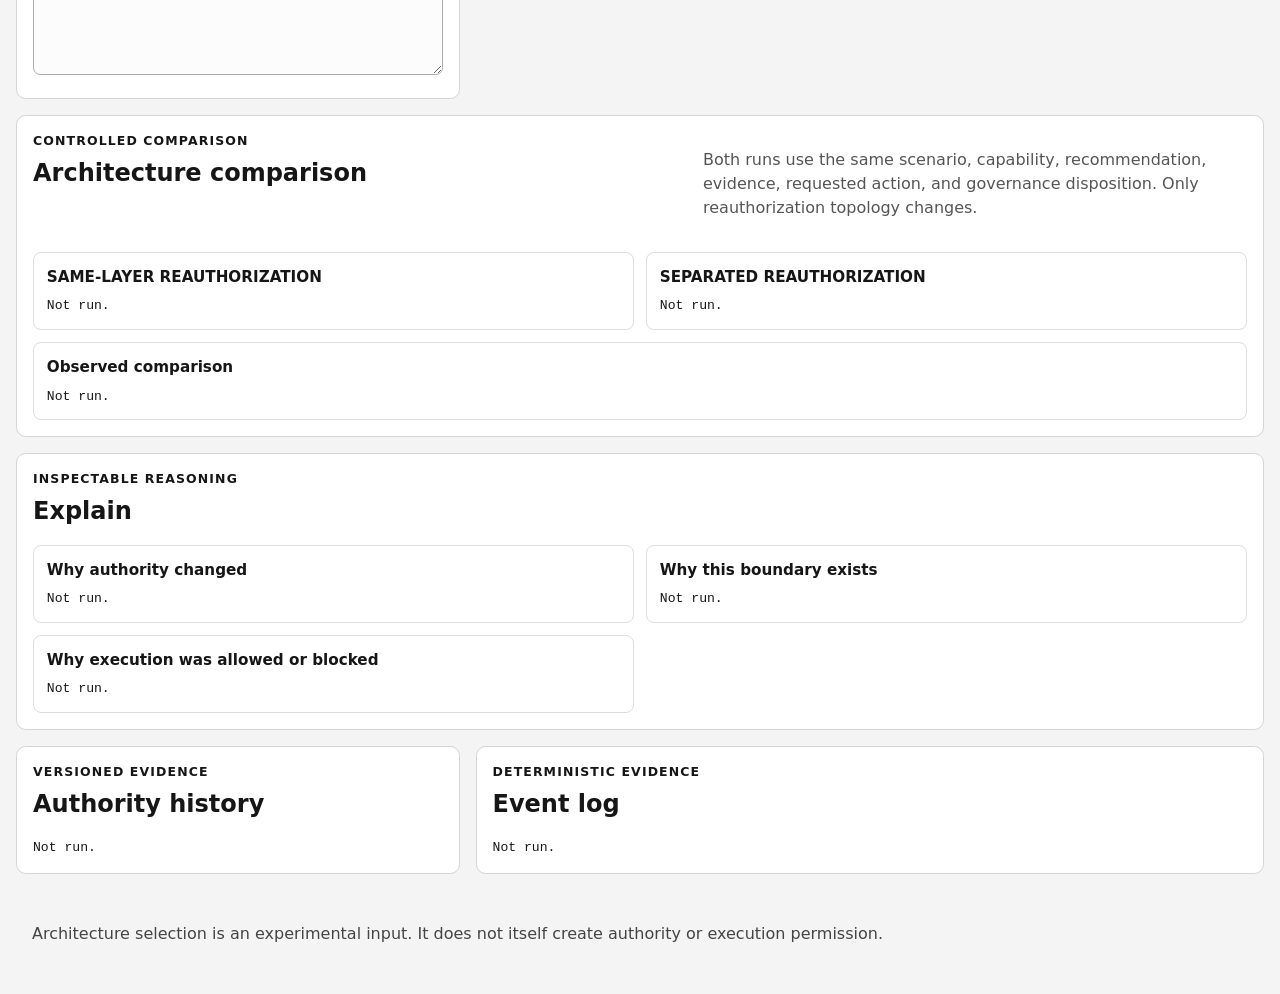
==== commit 837f4ca4: "Add required baseline control run" ====
--- a/index.html
+++ b/index.html
@@ -6,7 +6,8 @@
     <title>Operational AI Authority Test Harness</title>
     <link rel="stylesheet" href="css/app.css">
 </head>
-<body>
+<body>
+    <a class="skip-link" href="#main-content">Skip to experiment controls</a>
     <header class="app-header">
         <div>
             <p class="eyebrow">Operational AI Authority Test Harness</p>
@@ -31,7 +32,7 @@
         </div>
     </header>
 
-    <main class="layout">
+    <main id="main-content" class="layout">
         <section class="panel control-panel" aria-labelledby="controls-heading">
             <div class="panel-heading">
                 <div>
@@ -158,6 +159,11 @@
                 <article class="result-card">
                     <h3>Architecture</h3>
                     <pre id="architecture-output">Not run.</pre>
+                </article>
+
+                <article class="result-card">
+                    <h3>Baseline control run</h3>
+                    <pre id="control-run-output">Not run.</pre>
                 </article>
 
                 <article class="result-card">
@@ -307,6 +313,7 @@
     <script src="js/event-log.js"></script>
     <script src="js/control-assertion-engine.js"></script>
     <script src="js/run-evidence-engine.js"></script>
+    <script src="js/control-run-engine.js"></script>
     <script src="js/test-runner.js"></script>
     <script src="js/replay-engine.js"></script>
     <script src="js/import-export.js"></script>
--- a/css/app.css
+++ b/css/app.css
@@ -295,4 +295,29 @@
     .comparison-grid {
         grid-template-columns: 1fr;
     }
+}
+
+.skip-link {
+    position: absolute;
+    left: 1rem;
+    top: -5rem;
+    z-index: 1000;
+    background: #ffffff;
+    color: #111111;
+    border: 2px solid #111111;
+    padding: 0.65rem 0.85rem;
+}
+
+.skip-link:focus {
+    top: 1rem;
+}
+
+select:focus-visible,
+input:focus-visible {
+    outline: 3px solid currentColor;
+    outline-offset: 2px;
+}
+
+[role="status"] {
+    min-height: 2.75rem;
 }
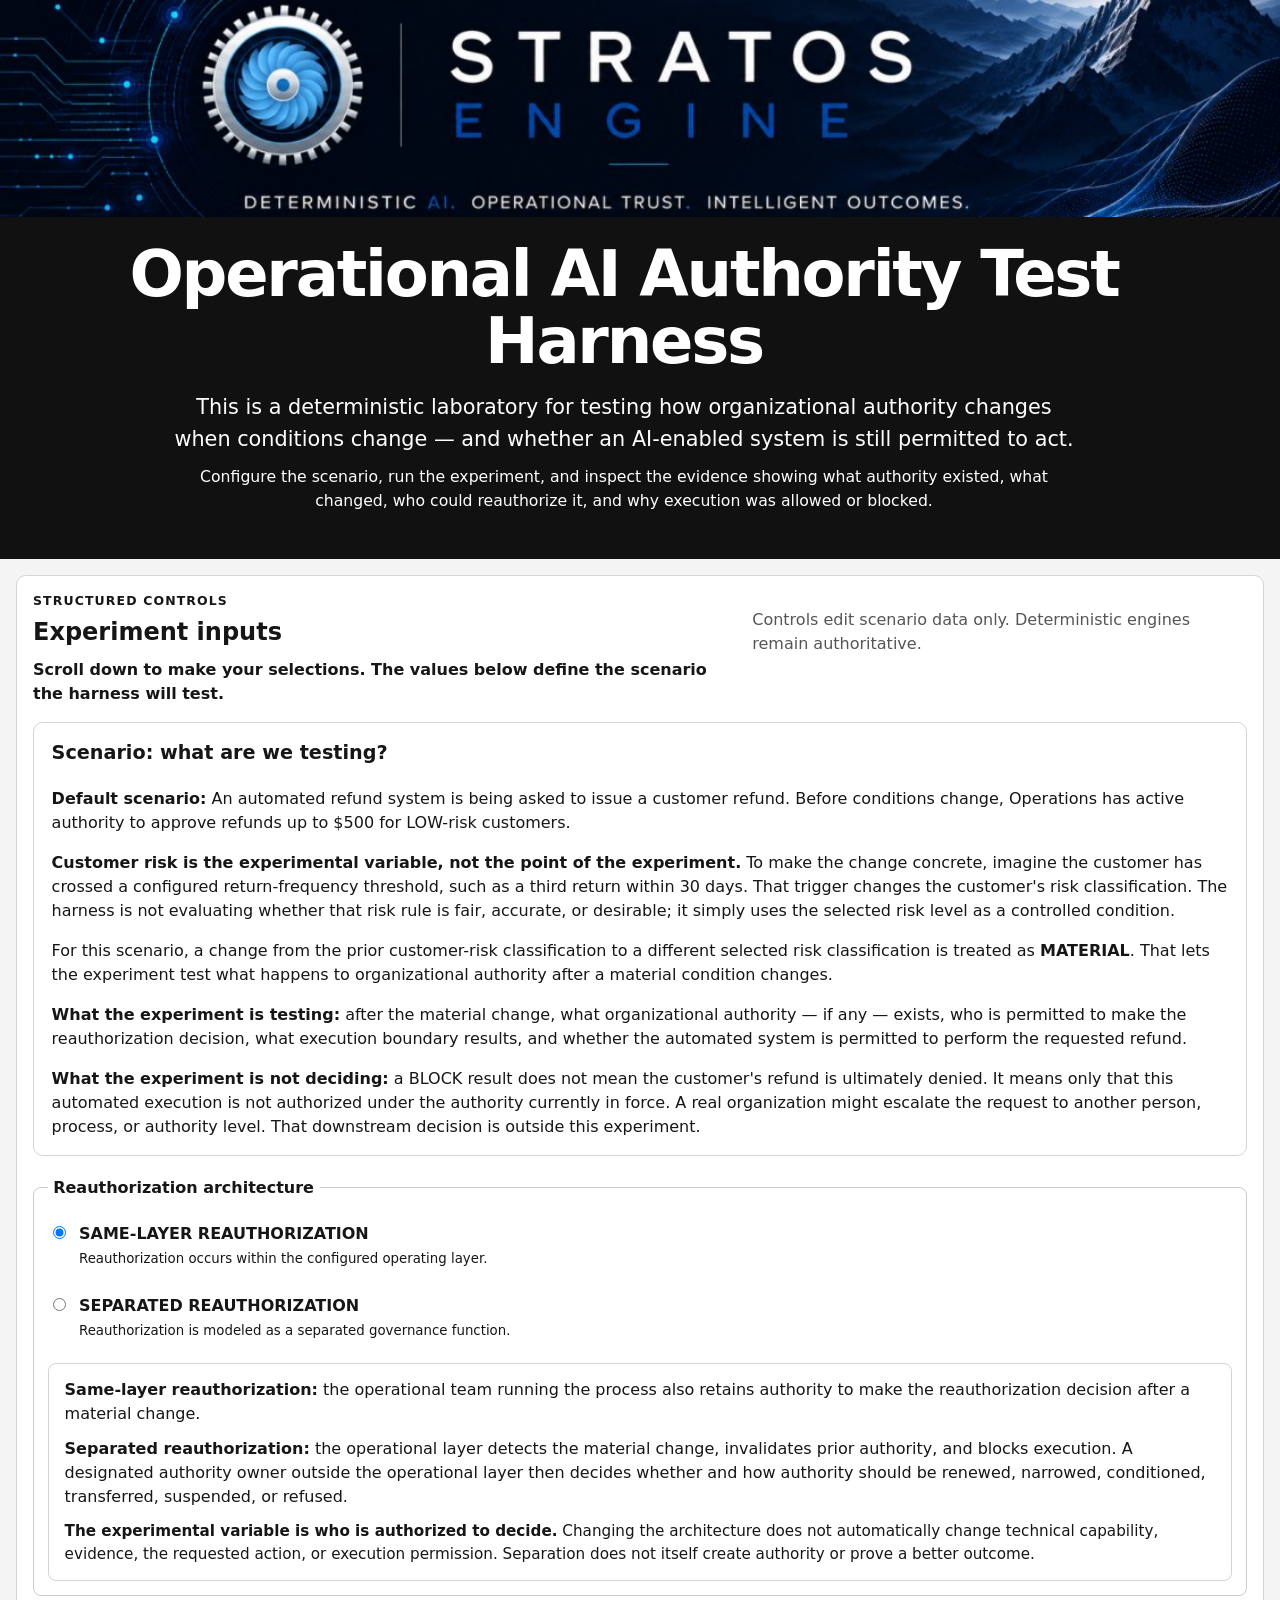
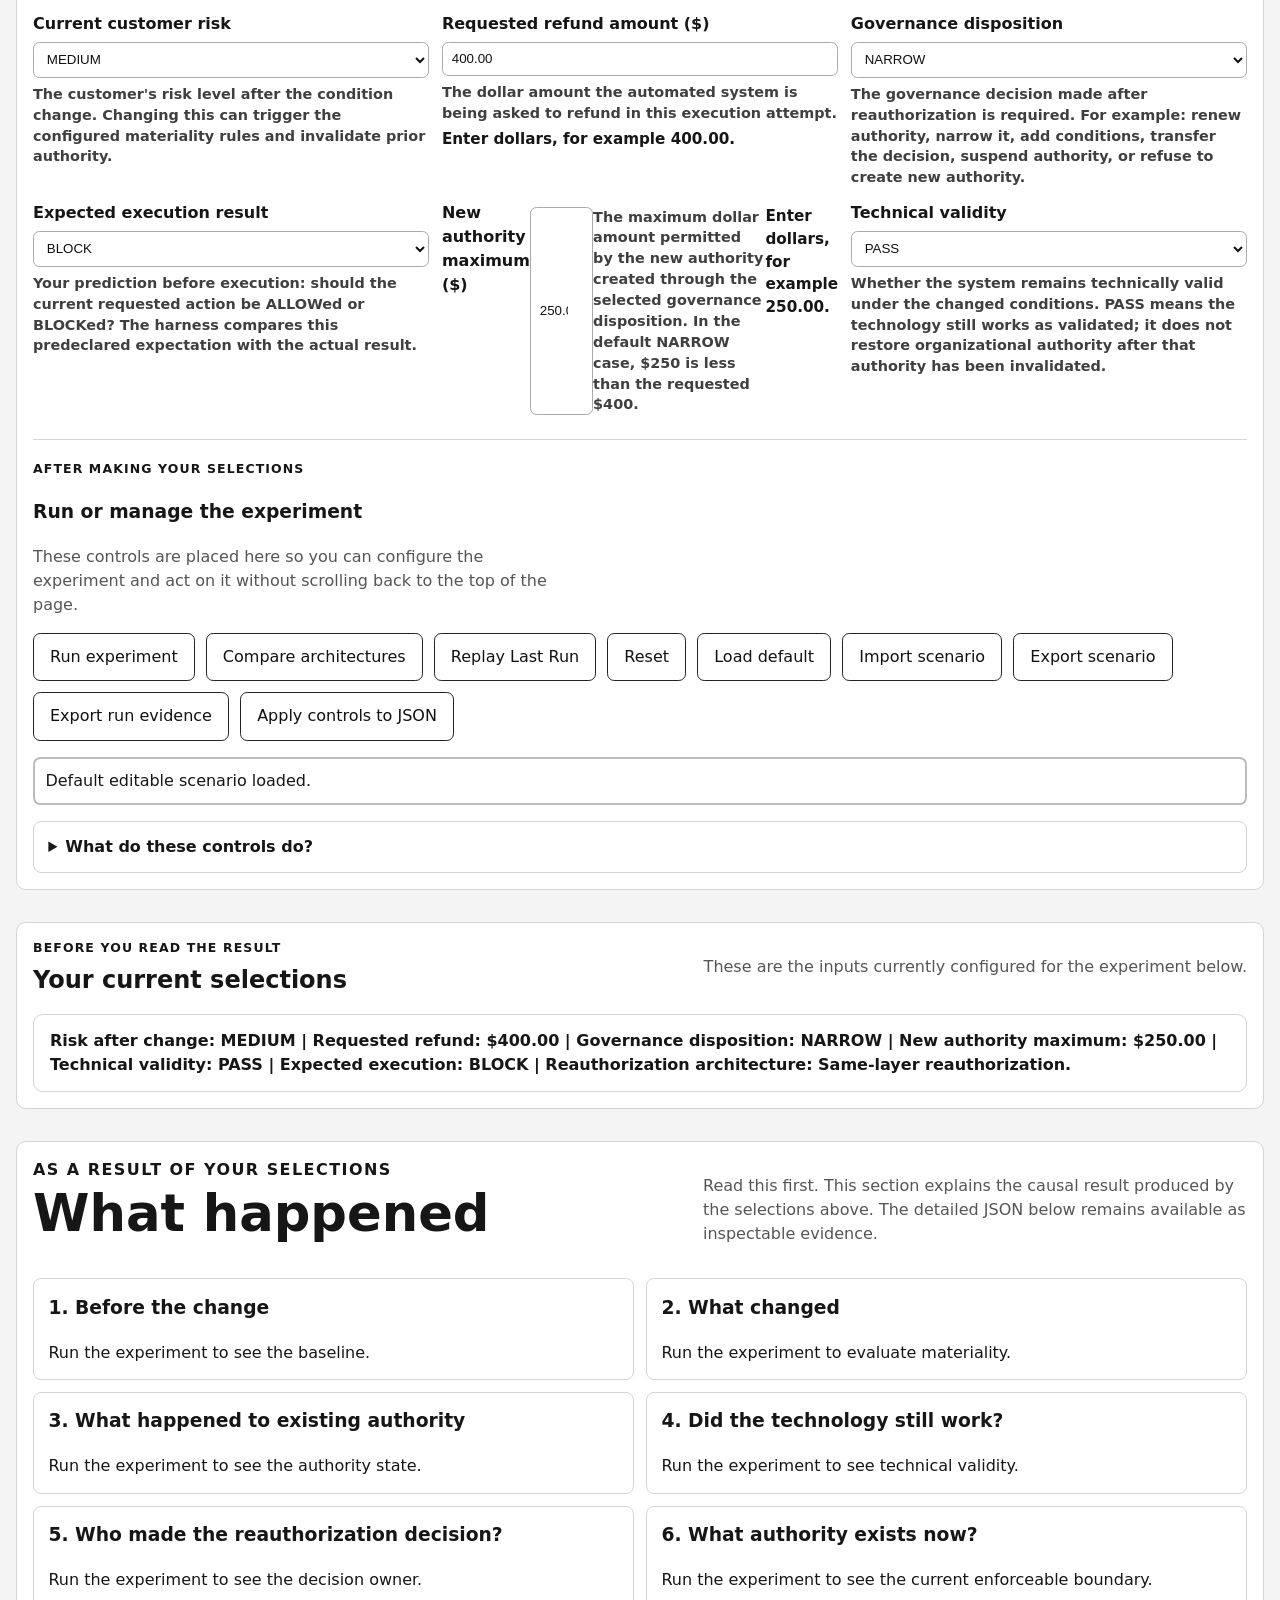
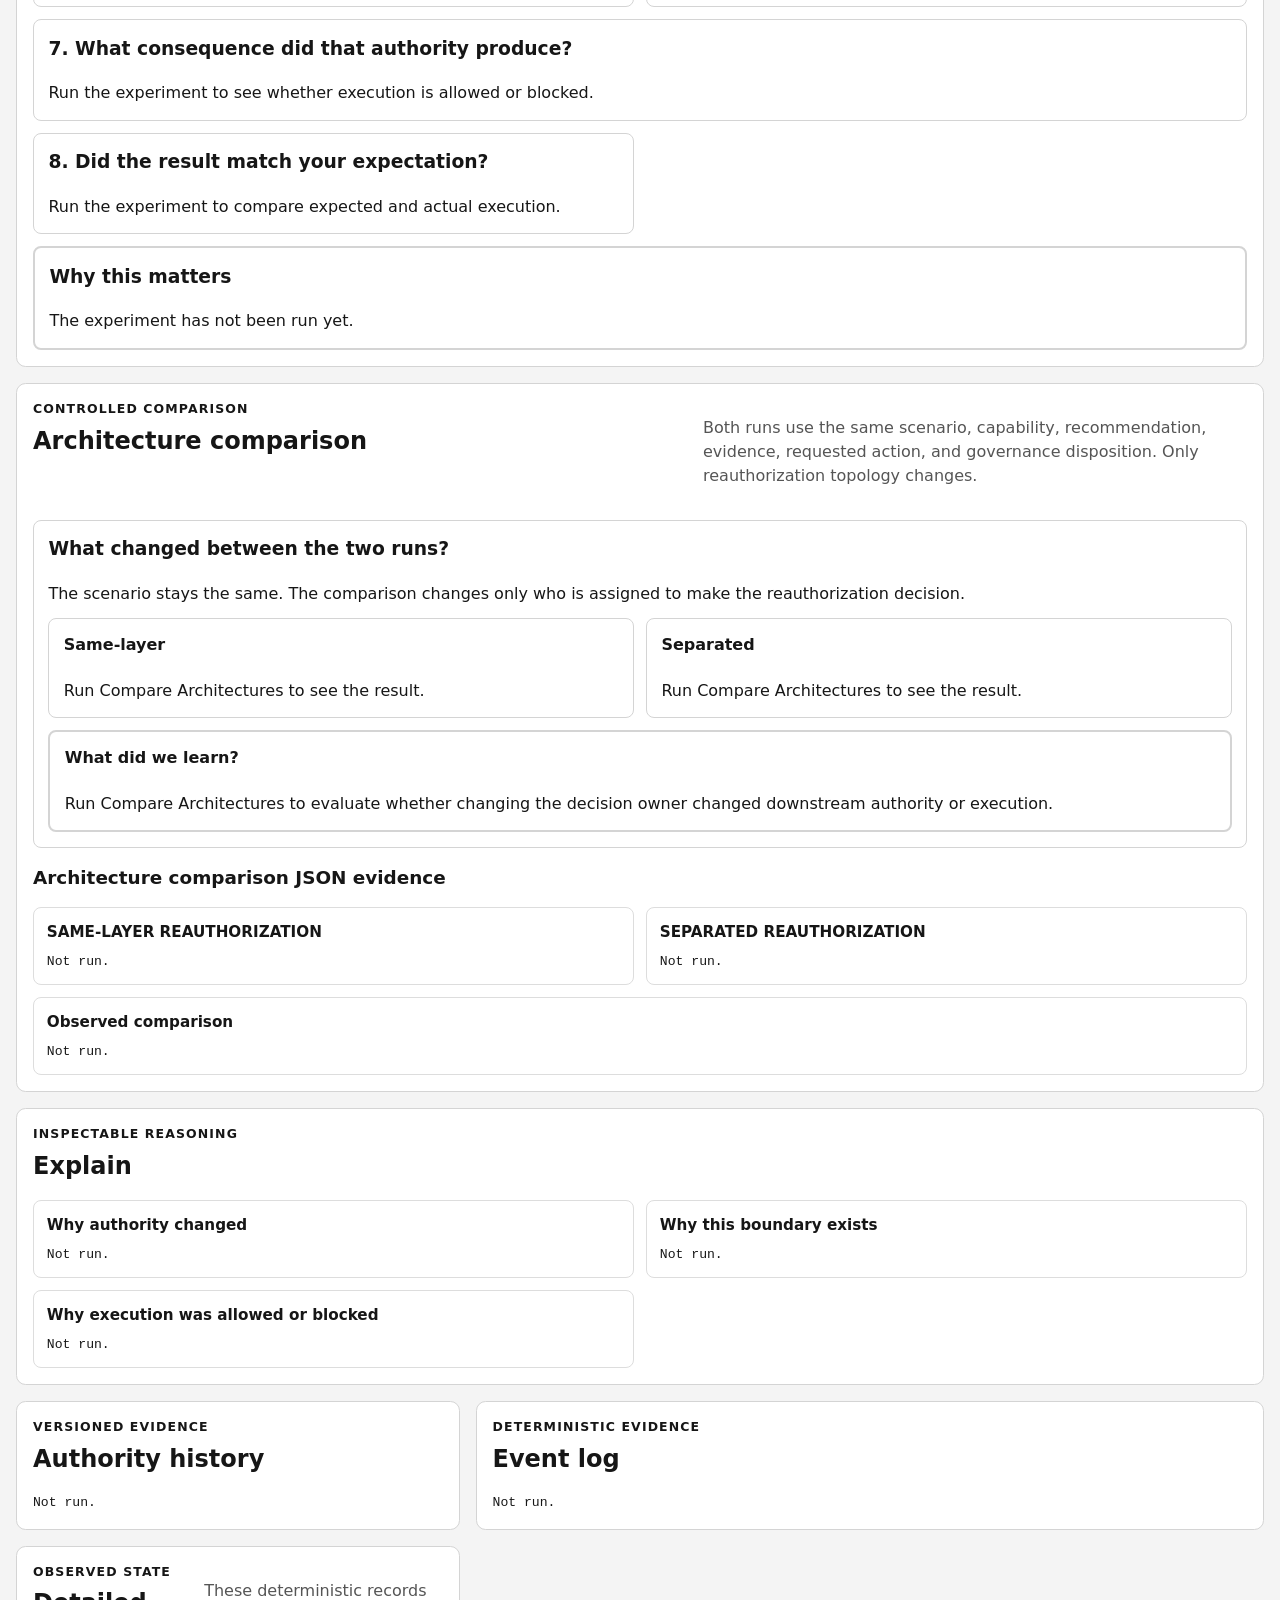
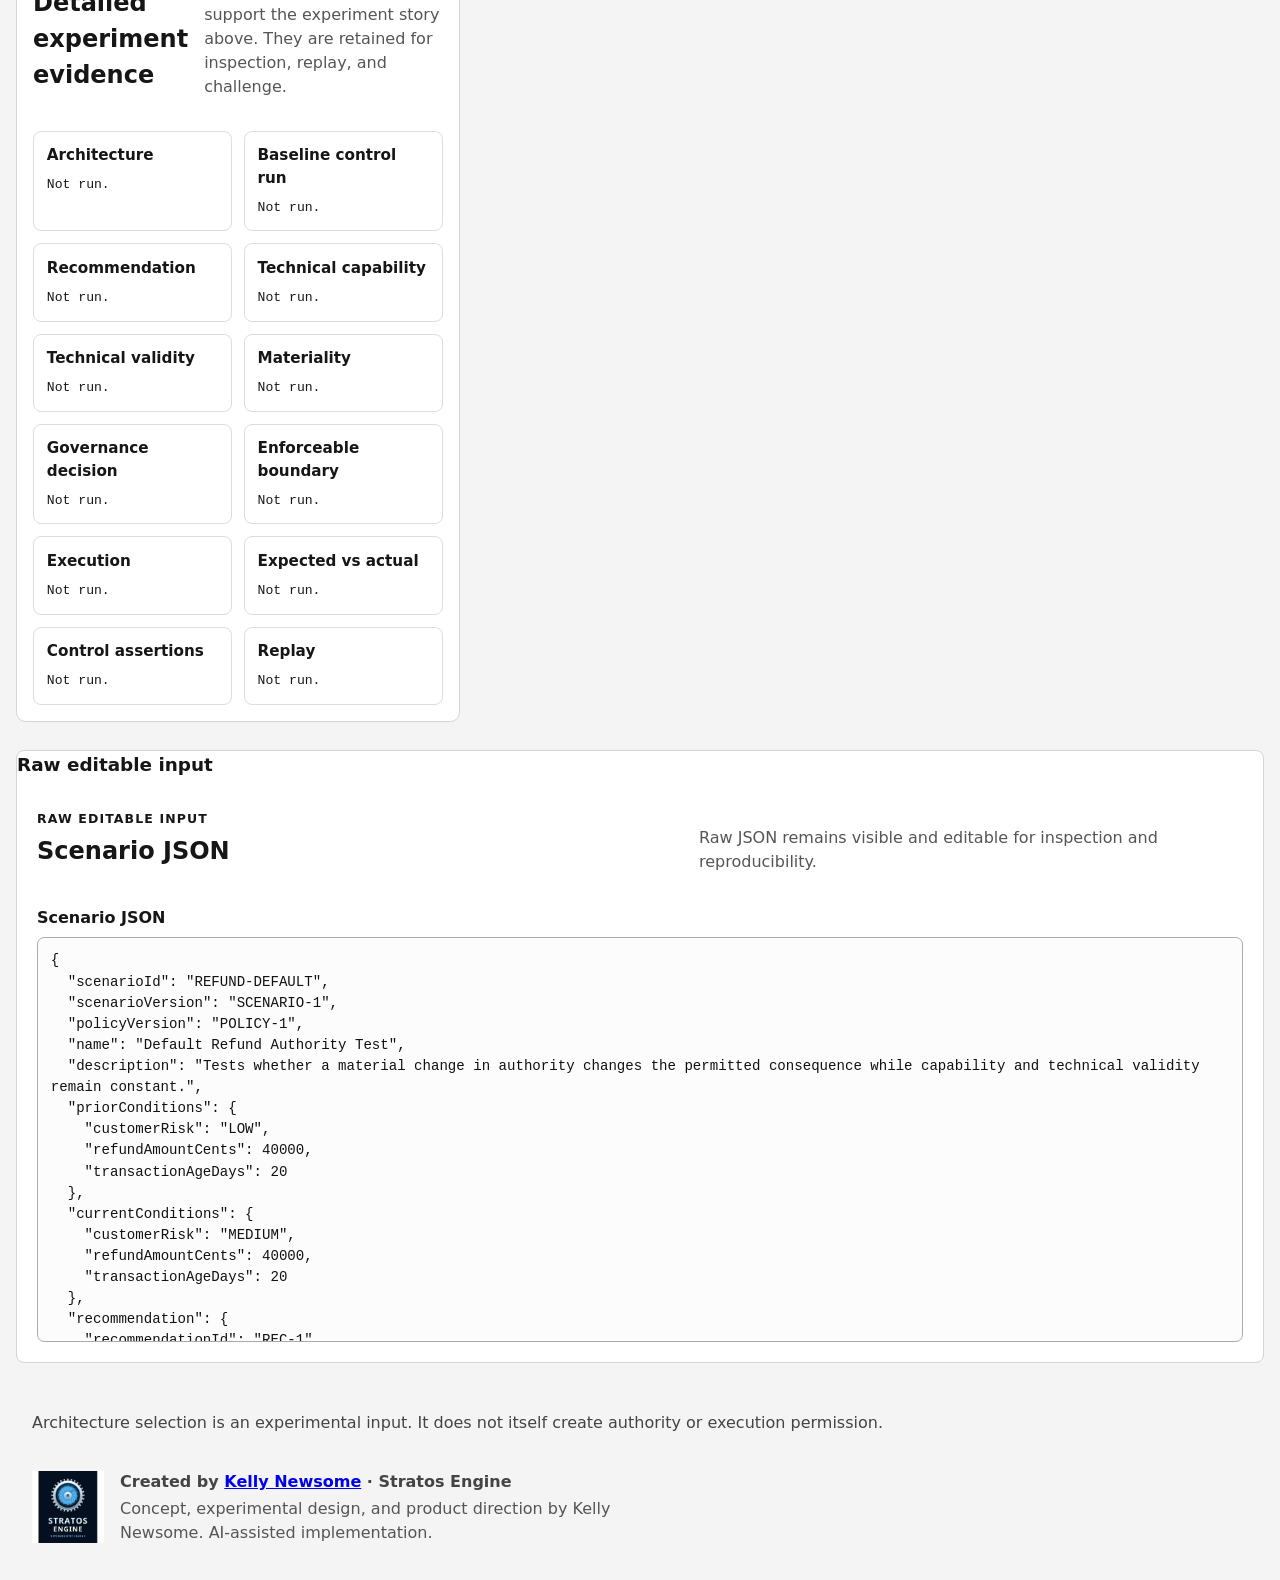
==== commit 1152f920: "Release Operational AI Authority Test Harness V1.0.2" ====
--- a/index.html
+++ b/index.html
@@ -3,32 +3,47 @@
 <head>
     <meta charset="utf-8">
     <meta name="viewport" content="width=device-width, initial-scale=1">
-    <title>Operational AI Authority Test Harness</title>
+    <title>Operational AI Authority Test Harness | Stratos Engine</title>
+    <link rel="icon" type="image/jpeg" href="assets/images/stratosengine_logo.jpg">
     <link rel="stylesheet" href="css/app.css">
 </head>
-<body>
+<body>
     <a class="skip-link" href="#main-content">Skip to experiment controls</a>
+    <div class="brand-masthead" aria-label="Stratos Engine">
+        <img
+            class="brand-cover"
+            src="assets/images/stratosengine_cover.jpg"
+            alt="Stratos Engine — Deterministic AI. Operational trust. Intelligent outcomes."
+        >
+    </div>
+
     <header class="app-header">
-        <div>
-            <p class="eyebrow">Operational AI Authority Test Harness</p>
-            <h1>Authority-to-Execution Laboratory</h1>
+        <div class="app-title-block">
+            <h1>Operational AI Authority Test Harness</h1>
+            <p class="app-purpose">
+                This is a deterministic laboratory for testing how organizational authority changes when conditions change — and whether an AI-enabled system is still permitted to act.
+            </p>
+            <p class="app-purpose-secondary">
+                Configure the scenario, run the experiment, and inspect the evidence showing what authority existed, what changed, who could reauthorize it, and why execution was allowed or blocked.
+            </p>
         </div>
 
         <div class="header-actions">
-            <button id="load-default" type="button">Load default</button>
-            <button id="import-scenario" type="button">Import scenario</button>
-            <button id="export-scenario" type="button">Export scenario</button>
-            <button id="export-run" type="button">Export run evidence</button>
-            <button id="reset-scenario" type="button">Reset</button>
+
+
+
+
+
             <input
                 id="scenario-file-input"
                 type="file"
                 accept="application/json,.json"
                 hidden
             >
-            <button id="run-experiment" type="button">Run experiment</button>
-            <button id="compare-architectures" type="button">Compare architectures</button>
-            <button id="run-replay" type="button">Replay last run</button>
+
+
+
+
         </div>
     </header>
 
@@ -38,10 +53,42 @@
                 <div>
                     <p class="eyebrow">Structured controls</p>
                     <h2 id="controls-heading">Experiment inputs</h2>
+                    <p class="section-instruction">
+                        Scroll down to make your selections. The values below define the scenario the harness will test.
+                    </p>
                 </div>
                 <p class="muted">
                     Controls edit scenario data only. Deterministic engines remain authoritative.
                 </p>
+            </div>
+            <div id="scenario-explanation" class="scenario-explanation" aria-labelledby="scenario-explanation-heading">
+                <h3 id="scenario-explanation-heading">Scenario: what are we testing?</h3>
+
+                <p>
+                    <strong>Default scenario:</strong>
+                    An automated refund system is being asked to issue a customer refund. Before conditions change, Operations has active authority to approve refunds up to &#36;500 for LOW-risk customers.
+                </p>
+
+                <p>
+                    <strong>Customer risk is the experimental variable, not the point of the experiment.</strong>
+                    To make the change concrete, imagine the customer has crossed a configured return-frequency threshold, such as a third return within 30 days. That trigger changes the customer's risk classification. The harness is not evaluating whether that risk rule is fair, accurate, or desirable; it simply uses the selected risk level as a controlled condition.
+                </p>
+
+                <p>
+                    For this scenario, a change from the prior customer-risk classification to a different selected risk classification is treated as <strong>MATERIAL</strong>. That lets the experiment test what happens to organizational authority after a material condition changes.
+                </p>
+
+                <p>
+                    <strong>What the experiment is testing:</strong>
+                    after the material change, what organizational authority — if any — exists, who is permitted to make the reauthorization decision, what execution boundary results, and whether the automated system is permitted to perform the requested refund.
+                </p>
+
+                <p>
+                    <strong>What the experiment is not deciding:</strong>
+                    a BLOCK result does not mean the customer's refund is ultimately denied. It means only that this automated execution is not authorized under the authority currently in force. A real organization might escalate the request to another person, process, or authority level. That downstream decision is outside this experiment.
+                </p>
+
+
             </div>
 
             <fieldset>
@@ -72,6 +119,11 @@
                         <small>Reauthorization is modeled as a separated governance function.</small>
                     </span>
                 </label>
+                <div id="architecture-help" class="architecture-help">
+                    <p><strong>Same-layer reauthorization:</strong> the operational team running the process also retains authority to make the reauthorization decision after a material change.</p>
+                    <p><strong>Separated reauthorization:</strong> the operational layer detects the material change, invalidates prior authority, and blocks execution. A designated authority owner outside the operational layer then decides whether and how authority should be renewed, narrowed, conditioned, transferred, suspended, or refused.</p>
+                    <p class="architecture-help-note"><strong>The experimental variable is who is authorized to decide.</strong> Changing the architecture does not automatically change technical capability, evidence, the requested action, or execution permission. Separation does not itself create authority or prove a better outcome.</p>
+                </div>
             </fieldset>
 
             <div class="form-grid">
@@ -82,11 +134,14 @@
                         <option value="MEDIUM">MEDIUM</option>
                         <option value="HIGH">HIGH</option>
                     </select>
+                    <span id="current-risk-explanation" class="field-explanation">The customer's risk level after the condition change. Changing this can trigger the configured materiality rules and invalidate prior authority.</span>
                 </label>
 
                 <label>
-                    Requested refund amount
-                    <input id="requested-amount" type="number" min="0" step="1">
+                    Requested refund amount ($)
+                    <input id="requested-amount" type="number" min="0" step="0.01" inputmode="decimal" aria-describedby="requested-amount-help">
+                    <span id="requested-amount-explanation" class="field-explanation">The dollar amount the automated system is being asked to refund in this execution attempt.</span>
+                    <span id="requested-amount-help" class="field-help">Enter dollars, for example 400.00.</span>
                 </label>
 
                 <label>
@@ -99,6 +154,7 @@
                         <option value="SUSPEND">SUSPEND</option>
                         <option value="REFUSE">REFUSE</option>
                     </select>
+                    <span id="decision-disposition-explanation" class="field-explanation">The governance decision made after reauthorization is required. For example: renew authority, narrow it, add conditions, transfer the decision, suspend authority, or refuse to create new authority.</span>
                 </label>
 
                 <label>
@@ -107,11 +163,28 @@
                         <option value="ALLOW">ALLOW</option>
                         <option value="BLOCK">BLOCK</option>
                     </select>
-                </label>
-
-                <label>
-                    New authority maximum
-                    <input id="new-authority-maximum" type="number" min="0" step="1">
+                    <span id="expected-result-explanation" class="field-explanation">Your prediction before execution: should the current requested action be ALLOWed or BLOCKed? The harness compares this predeclared expectation with the actual result.</span>
+                </label>
+
+                <label id="new-authority-maximum-control" class="disposition-specific">
+                    New authority maximum ($)
+                    <input id="new-authority-maximum" type="number" min="0" step="0.01" inputmode="decimal" aria-describedby="new-authority-maximum-help">
+                    <span id="new-authority-maximum-explanation" class="field-explanation">The maximum dollar amount permitted by the new authority created through the selected governance disposition. In the default NARROW case, &#36;250 is less than the requested &#36;400.</span>
+                    <span id="new-authority-maximum-help" class="field-help">Enter dollars, for example 250.00.</span>
+                </label>
+                <label id="condition-supervisor-confirmation-control" class="disposition-specific" hidden>
+                    Supervisor confirmation present?
+                    <select id="condition-supervisor-confirmation" disabled>
+                        <option value="true">YES</option>
+                        <option value="false">NO</option>
+                    </select>
+                    <span class="field-explanation">Used only for CONDITION. CONDITION creates a new authority version with an enforceable typed requirement that supervisorConfirmation must equal true. This selection records whether that required condition is actually satisfied when execution is evaluated.</span>
+                </label>
+
+                <label id="transfer-decision-owner-control" class="disposition-specific" hidden>
+                    New decision owner
+                    <input id="transfer-decision-owner" type="text" value="ACTOR-GOVERNANCE" disabled>
+                    <span class="field-explanation">Used only for TRANSFER. This identifies the authorized actor who receives decision authority. TRANSFER does not itself create executable authority, so execution remains blocked until a later authorized decision creates a valid boundary.</span>
                 </label>
 
                 <label>
@@ -120,103 +193,137 @@
                         <option value="PASS">PASS</option>
                         <option value="FAIL">FAIL</option>
                     </select>
-                </label>
-            </div>
-
-            <div class="control-actions">
-                <button id="apply-controls" type="button">Apply controls to JSON</button>
-            </div>
-
-            <div id="validation-status" class="status-box" role="status" aria-live="polite">
-                No scenario loaded.
-            </div>
-        </section>
-
-        <section class="panel scenario-panel" aria-labelledby="scenario-heading">
-            <div class="panel-heading">
-                <div>
-                    <p class="eyebrow">Raw editable input</p>
-                    <h2 id="scenario-heading">Scenario JSON</h2>
+                    <span id="technical-validity-explanation" class="field-explanation">Whether the system remains technically valid under the changed conditions. PASS means the technology still works as validated; it does not restore organizational authority after that authority has been invalidated.</span>
+                </label>
+            </div>
+
+<div class="experiment-actions" aria-labelledby="experiment-actions-heading">
+                <div>
+                    <p class="eyebrow">After making your selections</p>
+                    <h3 id="experiment-actions-heading">Run or manage the experiment</h3>
+                    <p class="muted">
+                        These controls are placed here so you can configure the experiment and act on it without scrolling back to the top of the page.
+                    </p>
+                </div>
+
+                                <div class="experiment-action-buttons">
+                    <button id="run-experiment" type="button" title="Run the deterministic authority-to-execution experiment using the current scenario. Use this when your inputs are ready and you want to see the resulting authority, boundary, execution, and evidence." aria-describedby="help-run-experiment">Run experiment</button>
+                    <button id="compare-architectures" type="button" title="Run a controlled comparison of same-layer and separated reauthorization. Use this when you want to isolate whether changing only the reauthorization topology changes the observed result." aria-describedby="help-compare-architectures">Compare architectures</button>
+                    <button id="run-replay" type="button" title="Deterministically replay the most recent completed run from causal inputs. Use this after Run Experiment when you want to test reproducibility without forcing the recorded outcome." aria-describedby="help-run-replay">Replay Last Run</button>
+                    <button id="reset-scenario" type="button" title="Reset the current scenario and outputs. Use this when you want to discard the current working state and start over cleanly." aria-describedby="help-reset-scenario">Reset</button>
+                    <button id="load-default" type="button" title="Load the known baseline scenario. Use this when you want to return to the standard experiment starting point before changing inputs or comparing results." aria-describedby="help-load-default">Load default</button>
+                    <button id="import-scenario" type="button" title="Import a compatible scenario JSON file. Use this when you want to run a saved or externally prepared scenario instead of the default." aria-describedby="help-import-scenario">Import scenario</button>
+                    <button id="export-scenario" type="button" title="Export the current scenario inputs as JSON. Use this before running when you want to preserve or share the exact configured experiment." aria-describedby="help-export-scenario">Export scenario</button>
+                    <button id="export-run" type="button" title="Export the evidence from the most recent completed run. Use this after Run Experiment when you need the deterministic record of what happened." aria-describedby="help-export-run">Export run evidence</button>
+                    <button
+                    id="apply-controls"
+                    type="button"
+                    title="Apply the visible structured controls to the scenario JSON. Use this after changing architecture, risk, amounts, disposition, or technical validity and before inspecting the raw scenario."
+                    aria-describedby="help-apply-controls"
+                    >
+                    Apply controls to JSON
+                    </button>
+                </div>
+
+                <div id="validation-status" class="status-box" role="status" aria-live="polite">
+                    No scenario loaded.
+                </div>
+            </div>
+            <div class="controls-help controls-help-after-actions">
+                <details id="control-guide" class="control-guide">
+                <summary>What do these controls do?</summary>
+                <div class="control-guide-body">
+                    <p>Use this guide when you are unsure which action to take. The same concise definitions also appear as button tooltips when you hover over a control.</p>
+                    <dl>
+                        <dt id="help-load-default">Load default</dt>
+                        <dd>Loads the standard baseline scenario into the editor and structured controls. Use it when you want a known starting point, when you have changed the scenario substantially, or before demonstrating the harness to someone else.</dd>                        <dt id="help-import-scenario">Import scenario</dt>
+                        <dd>Loads a compatible saved scenario. Use it when you want to reproduce a prior setup, test a scenario prepared elsewhere, or compare multiple prebuilt cases.</dd>                        <dt id="help-export-scenario">Export scenario</dt>
+                        <dd>Saves the current experiment inputs, not the run result. Use it to preserve a configuration, share it with another reviewer, or rerun the same scenario later.</dd>                        <dt id="help-export-run">Export run evidence</dt>
+                        <dd>Saves the evidence generated by the latest completed experiment, including authority history, execution evidence, assertions, and replay inputs. Use it for review, audit, comparison, or reproducibility.</dd>                        <dt id="help-reset-scenario">Reset</dt>
+                        <dd>Clears the current working run state and returns the interface to a clean scenario state. Use it when the current experiment is no longer useful or before beginning a materially different setup.</dd>                        <dt id="help-apply-controls">Apply controls</dt>
+                        <dd>Copies the visible structured inputs into the scenario data. Use it after editing the form when you want the Raw editable input to reflect those changes. It changes inputs only; it does not run the experiment or manufacture results.</dd>                        <dt id="help-run-experiment">Run Experiment</dt>
+                        <dd>Executes the current scenario through the deterministic governed engines. Use it after your inputs are set. This is the main action for seeing what happens and why under the selected governance conditions.</dd>                        <dt id="help-compare-architectures">Compare Architectures</dt>
+                        <dd>Runs the same scenario twice while changing only the reauthorization architecture. Use it to test whether decision topology produces an observable difference while the scenario, evidence, requested action, capability, and disposition remain held constant.</dd>                        <dt id="help-run-replay">Replay</dt>
+                        <dd>Recomputes the most recent run from its causal replay inputs. Use it to confirm that the same evidence can reproduce the same governed result without using the recorded result itself as an instruction.</dd>
+                    </dl>
+                </div>
+            </details>
+            </div>
+        </section>
+
+
+                <section class="panel current-selection-panel" aria-labelledby="current-selection-heading">
+            <div class="panel-heading">
+                <div>
+                    <p class="eyebrow">Before you read the result</p>
+                    <h2 id="current-selection-heading">Your current selections</h2>
                 </div>
                 <p class="muted">
-                    Raw JSON remains visible and editable for inspection and reproducibility.
-                </p>
-            </div>
-
-            <label for="scenario-editor">Scenario JSON</label>
-            <textarea id="scenario-editor" spellcheck="false"></textarea>
-        </section>
-
-        <section class="panel results-panel" aria-labelledby="results-heading">
-            <div class="panel-heading">
-                <div>
-                    <p class="eyebrow">Observed state</p>
-                    <h2 id="results-heading">Experiment results</h2>
-                </div>
-            </div>
-
-            <div class="card-grid">
-                <article class="result-card">
-                    <h3>Architecture</h3>
-                    <pre id="architecture-output">Not run.</pre>
-                </article>
-
-                <article class="result-card">
-                    <h3>Baseline control run</h3>
-                    <pre id="control-run-output">Not run.</pre>
-                </article>
-
-                <article class="result-card">
-                    <h3>Recommendation</h3>
-                    <pre id="recommendation-output">Not run.</pre>
-                </article>
-
-                <article class="result-card">
-                    <h3>Technical capability</h3>
-                    <pre id="capability-output">Not run.</pre>
-                </article>
-
-                <article class="result-card">
-                    <h3>Technical validity</h3>
-                    <pre id="validity-output">Not run.</pre>
-                </article>
-
-                <article class="result-card">
-                    <h3>Materiality</h3>
-                    <pre id="materiality-output">Not run.</pre>
-                </article>
-
-                <article class="result-card">
-                    <h3>Governance decision</h3>
-                    <pre id="decision-output">Not run.</pre>
-                </article>
-
-                <article class="result-card">
-                    <h3>Enforceable boundary</h3>
-                    <pre id="boundary-output">Not run.</pre>
-                </article>
-
-                <article class="result-card">
-                    <h3>Execution</h3>
-                    <pre id="execution-output">Not run.</pre>
-                </article>
-
-                <article class="result-card">
-                    <h3>Expected vs actual</h3>
-                    <pre id="prediction-output">Not run.</pre>
-                </article>
-
-                <article class="result-card">
-                    <h3>Control assertions</h3>
-                    <pre id="assertion-output">Not run.</pre>
-                </article>
-
-                <article class="result-card">
-                    <h3>Replay</h3>
-                    <pre id="replay-output">Not run.</pre>
-                </article>
-            </div>
-        </section>
+                    These are the inputs currently configured for the experiment below.
+                </p>
+            </div>
+
+            <div class="selection-summary current-selection-summary" aria-live="polite">
+
+                    <p id="selection-summary">Loading current scenario selections...</p>
+                </div>
+        </section>
+<section class="panel story-panel" id="experiment-story" aria-labelledby="story-heading">
+            <div class="panel-heading">
+                <div>
+                    <p class="eyebrow story-context">As a result of your selections</p>
+                    <h2 id="story-heading">What happened</h2>
+                </div>
+                <p class="muted">
+                    Read this first. This section explains the causal result produced by the selections above. The detailed JSON below remains available as inspectable evidence.
+                </p>
+            </div>
+
+            <ol class="story-flow" aria-label="Experiment outcome in causal order">
+                <li class="story-step">
+                    <h3>1. Before the change</h3>
+                    <p id="story-before">Run the experiment to see the baseline.</p>
+                </li>
+                <li class="story-step">
+                    <h3>2. What changed</h3>
+                    <p id="story-change">Run the experiment to evaluate materiality.</p>
+                </li>
+                <li class="story-step">
+                    <h3>3. What happened to existing authority</h3>
+                    <p id="story-authority">Run the experiment to see the authority state.</p>
+                </li>
+                <li class="story-step">
+                    <h3>4. Did the technology still work?</h3>
+                    <p id="story-technical">Run the experiment to see technical validity.</p>
+                </li>
+                <li class="story-step">
+                    <h3>5. Who made the reauthorization decision?</h3>
+                    <p id="story-owner">Run the experiment to see the decision owner.</p>
+                </li>
+                <li class="story-step">
+                    <h3>6. What authority exists now?</h3>
+                    <p id="story-new-authority">Run the experiment to see the current enforceable boundary.</p>
+                </li>
+                <li class="story-step story-consequence">
+                    <h3>7. What consequence did that authority produce?</h3>
+                    <p id="story-consequence">Run the experiment to see whether execution is allowed or blocked.</p>
+                </li>
+                            <li class="story-step">
+                    <h3>8. Did the result match your expectation?</h3>
+                    <p id="story-prediction">Run the experiment to compare expected and actual execution.</p>
+                </li></ol>
+
+            <div class="story-meaning" aria-labelledby="story-meaning-heading">
+                <h3 id="story-meaning-heading">Why this matters</h3>
+                <p id="story-meaning">
+                    The experiment has not been run yet.
+                </p>
+            </div>
+        </section>
+
+
+
+
 
         <section class="panel comparison-panel" aria-labelledby="comparison-heading">
             <div class="panel-heading">
@@ -229,7 +336,33 @@
                 </p>
             </div>
 
-            <div class="comparison-grid">
+            <div class="comparison-narrative" aria-labelledby="comparison-narrative-heading">
+                <h3 id="comparison-narrative-heading">What changed between the two runs?</h3>
+                <p>
+                    The scenario stays the same. The comparison changes only who is assigned to make the reauthorization decision.
+                </p>
+
+                <div class="comparison-readable-grid">
+                    <article class="comparison-readable-card">
+                        <h4>Same-layer</h4>
+                        <p id="comparison-same-readable">Run Compare Architectures to see the result.</p>
+                    </article>
+                    <article class="comparison-readable-card">
+                        <h4>Separated</h4>
+                        <p id="comparison-separated-readable">Run Compare Architectures to see the result.</p>
+                    </article>
+                </div>
+
+                <div class="comparison-finding">
+                    <h4>What did we learn?</h4>
+                    <p id="comparison-finding-readable">
+                        Run Compare Architectures to evaluate whether changing the decision owner changed downstream authority or execution.
+                    </p>
+                </div>
+            </div>
+
+            <section class="technical-evidence always-visible-evidence architecture-json-always-visible">
+                <div class="static-evidence-heading">Architecture comparison JSON evidence</div>            <div class="comparison-grid">
                 <article class="result-card">
                     <h3>SAME-LAYER REAUTHORIZATION</h3>
                     <pre id="same-layer-comparison-output">Not run.</pre>
@@ -245,6 +378,7 @@
                 <h3>Observed comparison</h3>
                 <pre id="architecture-comparison-summary">Not run.</pre>
             </article>
+            </section>
         </section>
 
         <section class="panel explain-panel" aria-labelledby="explain-heading">
@@ -292,16 +426,131 @@
             </div>
             <pre id="event-log-output">Not run.</pre>
         </section>
-    </main>
-
-    <footer>
-        <p>
-            Architecture selection is an experimental input. It does not itself create authority or execution permission.
-        </p>
+
+<section class="panel results-panel" aria-labelledby="results-heading">
+            <div class="panel-heading">
+                <div>
+                    <p class="eyebrow">Observed state</p>
+                    <h2 id="results-heading">Detailed experiment evidence</h2>
+                </div>
+                <p class="muted">
+                    These deterministic records support the experiment story above. They are retained for inspection, replay, and challenge.
+                </p>
+            </div>
+
+            <div class="card-grid">
+                <article class="result-card">
+                    <h3>Architecture</h3>
+                    <pre id="architecture-output">Not run.</pre>
+                </article>
+
+                <article class="result-card">
+                    <h3>Baseline control run</h3>
+                    <pre id="control-run-output">Not run.</pre>
+                </article>
+
+                <article class="result-card">
+                    <h3>Recommendation</h3>
+                    <pre id="recommendation-output">Not run.</pre>
+                </article>
+
+                <article class="result-card">
+                    <h3>Technical capability</h3>
+                    <pre id="capability-output">Not run.</pre>
+                </article>
+
+                <article class="result-card">
+                    <h3>Technical validity</h3>
+                    <pre id="validity-output">Not run.</pre>
+                </article>
+
+                <article class="result-card">
+                    <h3>Materiality</h3>
+                    <pre id="materiality-output">Not run.</pre>
+                </article>
+
+                <article class="result-card">
+                    <h3>Governance decision</h3>
+                    <pre id="decision-output">Not run.</pre>
+                </article>
+
+                <article class="result-card">
+                    <h3>Enforceable boundary</h3>
+                    <pre id="boundary-output">Not run.</pre>
+                </article>
+
+                <article class="result-card">
+                    <h3>Execution</h3>
+                    <pre id="execution-output">Not run.</pre>
+                </article>
+
+                <article class="result-card">
+                    <h3>Expected vs actual</h3>
+                    <pre id="prediction-output">Not run.</pre>
+                </article>
+
+                <article class="result-card">
+                    <h3>Control assertions</h3>
+                    <pre id="assertion-output">Not run.</pre>
+                </article>
+
+                <article class="result-card">
+                    <h3>Replay</h3>
+                    <pre id="replay-output">Not run.</pre>
+                </article>
+            </div>
+        </section>
+
+<section class="raw-input-details panel always-visible-evidence raw-input-always-visible">
+            <div class="static-evidence-heading">Raw editable input</div>
+            <div class="raw-input-body">
+                <div class="panel-heading raw-input-heading">
+                    <div>
+                        <p class="eyebrow">Raw editable input</p>
+                        <h2 id="scenario-heading">Scenario JSON</h2>
+                    </div>
+                    <p class="muted">
+                        Raw JSON remains visible and editable for inspection and reproducibility.
+                    </p>
+                </div>
+
+                <label for="scenario-editor">Scenario JSON</label>
+                <textarea id="scenario-editor" spellcheck="false"></textarea>
+
+
+
+
+            </div>
+        </section>
+</main>
+
+    <footer class="app-footer">
+        <div class="footer-governance-note">
+            <p>
+                Architecture selection is an experimental input. It does not itself create authority or execution permission.
+            </p>
+        </div>
+
+        <div class="footer-attribution">
+            <img
+                class="footer-logo"
+                src="assets/images/stratosengine_logo.jpg"
+                alt=""
+                aria-hidden="true"
+            >
+            <div>
+                <p>
+                    <strong>Created by <a href="https://www.linkedin.com/in/michaelkellynewsome/" target="_blank" rel="noopener noreferrer">Kelly Newsome</a> · Stratos Engine</strong>
+                </p>
+                <p class="muted">
+                    Concept, experimental design, and product direction by Kelly Newsome. AI-assisted implementation.
+                </p>
+            </div>
+        </div>
     </footer>
 
     <script src="js/validation-engine.js"></script>
-    <script src="js/state-machine.js"></script>
+    <script src="js/state-machine.js"></script>
     <script src="js/architecture-engine.js"></script>
     <script src="js/authority-engine.js"></script>
     <script src="js/boundary-engine.js"></script>
@@ -319,4 +568,4 @@
     <script src="js/import-export.js"></script>
     <script src="js/app.js"></script>
 </body>
-</html>+</html>
--- a/css/app.css
+++ b/css/app.css
@@ -209,7 +209,7 @@
     .app-header {
         padding: 1rem;
     }
-}
+}
 
 .control-panel {
     grid-column: 1 / -1;
@@ -274,7 +274,7 @@
     .form-grid {
         grid-template-columns: 1fr;
     }
-}
+}
 
 .comparison-panel,
 .explain-panel {
@@ -295,7 +295,7 @@
     .comparison-grid {
         grid-template-columns: 1fr;
     }
-}
+}
 
 .skip-link {
     position: absolute;
@@ -320,4 +320,500 @@
 
 [role="status"] {
     min-height: 2.75rem;
-}+}
+
+/* V1.0.2 human-readable experiment narrative */
+.story-panel {
+    grid-column: 1 / -1;
+}
+
+.story-flow {
+    list-style: none;
+    padding: 0;
+    margin: 0;
+    display: grid;
+    grid-template-columns: repeat(2, minmax(0, 1fr));
+    gap: 0.75rem;
+}
+
+.story-step,
+.story-meaning,
+.comparison-narrative,
+.comparison-readable-card,
+.comparison-finding {
+    border: 1px solid #d4d4d4;
+    border-radius: 0.5rem;
+    padding: 0.9rem;
+}
+
+.story-step h3,
+.story-meaning h3,
+.comparison-narrative h3,
+.comparison-readable-card h4,
+.comparison-finding h4 {
+    margin-top: 0;
+}
+
+.story-step p,
+.story-meaning p,
+.comparison-narrative p,
+.comparison-readable-card p,
+.comparison-finding p {
+    margin-bottom: 0;
+    line-height: 1.5;
+}
+
+.story-consequence,
+.story-meaning {
+    grid-column: 1 / -1;
+}
+
+.story-meaning {
+    margin-top: 0.75rem;
+    border-width: 2px;
+}
+
+.comparison-readable-grid {
+    display: grid;
+    grid-template-columns: repeat(2, minmax(0, 1fr));
+    gap: 0.75rem;
+    margin-top: 0.75rem;
+}
+
+.comparison-finding {
+    margin-top: 0.75rem;
+    border-width: 2px;
+}
+
+.technical-evidence {
+    margin-top: 1rem;
+}
+
+.technical-evidence summary {
+    cursor: pointer;
+    font-weight: 700;
+    padding: 0.75rem 0;
+}
+
+.technical-evidence summary:focus-visible {
+    outline: 3px solid currentColor;
+    outline-offset: 3px;
+}
+
+@media (max-width: 800px) {
+    .story-flow,
+    .comparison-readable-grid {
+        grid-template-columns: 1fr;
+    }
+
+    .story-consequence,
+    .story-meaning {
+        grid-column: auto;
+    }
+}
+/* V1.0.2 compact raw editable input */
+.raw-input-details {
+    margin-top: 0.75rem;
+    border: 1px solid #d4d4d4;
+    border-radius: 0.5rem;
+}
+
+.raw-input-details summary {
+    cursor: pointer;
+    font-weight: 700;
+    padding: 0.8rem 0.9rem;
+}
+
+.raw-input-details summary:focus-visible {
+    outline: 3px solid currentColor;
+    outline-offset: 3px;
+}
+
+.raw-input-body {
+    padding: 0 0.9rem 0.9rem;
+}
+
+.raw-input-details:not([open]) {
+    padding-bottom: 0;
+}
+
+#scenario-editor {
+    min-height: 10rem;
+    max-height: 45vh;
+    resize: vertical;
+}
+
+/* V1.0.2 raw input full-width placement */
+.raw-input-details {
+    width: 100%;
+    box-sizing: border-box;
+}
+
+.raw-input-body {
+    width: 100%;
+    box-sizing: border-box;
+}
+
+#scenario-editor {
+    width: 100%;
+    box-sizing: border-box;
+}
+/* V1.0.2 architecture choice explanation */
+.architecture-help {
+    margin-top: 0.75rem;
+    padding: 0.9rem 1rem;
+    border: 1px solid #d4d4d4;
+    border-radius: 0.5rem;
+}
+
+.architecture-help p {
+    margin: 0 0 0.7rem;
+}
+
+.architecture-help p:last-child {
+    margin-bottom: 0;
+}
+
+.architecture-help-note,
+.field-help {
+    font-size: 0.95em;
+}
+
+.field-help {
+    display: block;
+    margin-top: 0.25rem;
+}
+
+/* V1.0.2 control definitions */
+.control-guide {
+    width: 100%;
+    box-sizing: border-box;
+    margin-top: 0.85rem;
+    border: 1px solid #d4d4d4;
+    border-radius: 0.5rem;
+}
+
+.control-guide summary {
+    cursor: pointer;
+    font-weight: 700;
+    padding: 0.8rem 0.9rem;
+}
+
+.control-guide summary:focus-visible {
+    outline: 3px solid currentColor;
+    outline-offset: 3px;
+}
+
+.control-guide-body {
+    padding: 0 0.95rem 0.95rem;
+}
+
+.control-guide-body > p {
+    margin-top: 0;
+}
+
+.control-guide dl {
+    margin: 0;
+}
+
+.control-guide dt {
+    font-weight: 700;
+    margin-top: 0.8rem;
+}
+
+.control-guide dd {
+    margin: 0.2rem 0 0 0;
+}
+
+.control-guide dd + dt {
+    margin-top: 1rem;
+}
+
+/* V1.0.2 Stratos Engine branding and raw-input layout */
+.brand-masthead {
+    width: 100%;
+    overflow: hidden;
+    background: #061324;
+}
+
+.brand-cover {
+    display: block;
+    width: 100%;
+    height: auto;
+}
+
+.raw-input-details.panel {
+    width: 100%;
+    box-sizing: border-box;
+    padding: 0;
+    overflow: hidden;
+}
+
+.raw-input-details.panel > summary {
+    padding: 1rem 1.25rem;
+}
+
+.raw-input-details.panel[open] > summary {
+    border-bottom: 1px solid #d4d4d4;
+}
+
+.raw-input-body {
+    padding: 1rem 1.25rem 1.25rem;
+}
+
+.raw-input-heading {
+    margin-bottom: 1rem;
+}
+
+.raw-input-actions {
+    margin-top: 1rem;
+}
+
+.raw-input-action-help {
+    margin: 0.5rem 0 0;
+}
+
+.app-footer {
+    display: grid;
+    gap: 1rem;
+}
+
+.footer-attribution {
+    display: flex;
+    align-items: center;
+    gap: 1rem;
+}
+
+.footer-logo {
+    width: 72px;
+    height: 72px;
+    object-fit: cover;
+    flex: 0 0 auto;
+}
+
+.footer-attribution p {
+    margin: 0.2rem 0;
+}
+
+@media (max-width: 720px) {
+    .footer-attribution {
+        align-items: flex-start;
+    }
+
+    .footer-logo {
+        width: 56px;
+        height: 56px;
+    }
+}
+
+/* V1.0.2 first-time user explanation pass */
+.app-title-block {
+    width: 100%;
+    max-width: 1100px;
+    margin: 0 auto 1.4rem;
+    text-align: center;
+}
+
+.app-title-block h1 {
+    margin: 0;
+    font-size: clamp(2.4rem, 5vw, 4.4rem);
+    line-height: 1.05;
+    letter-spacing: -0.035em;
+}
+
+.app-purpose {
+    max-width: 900px;
+    margin: 1rem auto 0;
+    font-size: clamp(1.05rem, 2vw, 1.3rem);
+    line-height: 1.55;
+}
+
+.app-purpose-secondary {
+    max-width: 920px;
+    margin: 0.6rem auto 0;
+    font-size: 0.98rem;
+    line-height: 1.5;
+}
+
+.section-instruction {
+    margin: 0.45rem 0 0;
+    font-weight: 700;
+}
+
+.scenario-explanation {
+    margin: 0 0 1.25rem;
+    padding: 1rem 1.1rem;
+    border: 1px solid #d4d4d4;
+    border-radius: 0.6rem;
+}
+
+.scenario-explanation h3 {
+    margin-top: 0;
+    font-size: 1.2rem;
+}
+
+.scenario-explanation p:last-child {
+    margin-bottom: 0;
+}
+
+.field-explanation {
+    display: block;
+    margin-top: 0.35rem;
+    font-size: 0.9rem;
+    line-height: 1.45;
+    opacity: 0.82;
+}
+
+.story-context {
+    font-size: 1rem;
+    font-weight: 700;
+}
+
+#story-heading {
+    font-size: clamp(2rem, 4vw, 3.2rem);
+    line-height: 1.08;
+}
+
+@media (max-width: 720px) {
+    .app-title-block h1 {
+        font-size: 2.25rem;
+    }
+}
+
+/* V1.0.2 propagation and human-first flow */
+.selection-summary {
+    margin-top: 1rem;
+    padding: 0.9rem 1rem;
+    border: 1px solid #d4d4d4;
+    border-radius: 0.6rem;
+}
+
+.selection-summary h4 {
+    margin: 0 0 0.4rem;
+}
+
+.selection-summary p {
+    margin: 0;
+    line-height: 1.5;
+}
+
+.experiment-actions {
+    margin-top: 1.5rem;
+    padding-top: 1.25rem;
+    border-top: 1px solid #d4d4d4;
+}
+
+.experiment-action-buttons {
+    display: flex;
+    flex-wrap: wrap;
+    gap: 0.7rem;
+    margin: 1rem 0;
+}
+
+.experiment-actions .status-box {
+    margin-top: 0.8rem;
+}
+
+/* V1.0.2 raw JSON full expansion */
+#scenario-editor {
+    display: block;
+    width: 100%;
+    max-width: none;
+    box-sizing: border-box;
+    field-sizing: content;
+    min-height: 24rem;
+    overflow-y: hidden;
+    resize: vertical;
+}
+
+/* V1.0.2 current-selection bridge placement */
+.current-selection-panel {
+    margin-top: 1rem;
+    margin-bottom: 1rem;
+}
+
+.current-selection-panel .selection-summary {
+    margin-top: 0;
+}
+
+.current-selection-panel .selection-summary p {
+    font-weight: 600;
+}
+
+/* V1.0.2 full-width result bridge */
+.current-selection-panel,
+.story-panel {
+    grid-column: 1 / -1;
+    width: 100%;
+    max-width: none;
+    box-sizing: border-box;
+}
+
+.current-selection-panel .panel-heading,
+.current-selection-panel .selection-summary,
+.story-panel .panel-heading,
+.story-panel .story-flow,
+.story-panel .story-meaning {
+    width: 100%;
+    max-width: none;
+    box-sizing: border-box;
+}
+
+.controls-help-after-actions {
+    width: 100%;
+    margin-top: 1rem;
+}
+
+.controls-help-after-actions .control-guide {
+    width: 100%;
+    max-width: none;
+}
+
+/* V1.0.2 always-visible JSON evidence */
+#scenario-editor {
+    display: block;
+    width: 100%;
+    max-width: none;
+    box-sizing: border-box;
+    field-sizing: content;
+    min-height: 24rem;
+    height: auto;
+    overflow-y: hidden;
+    resize: none;
+}
+
+.always-visible-evidence {
+    width: 100%;
+    max-width: none;
+    box-sizing: border-box;
+}
+
+.static-evidence-heading {
+    margin: 0 0 1rem;
+    font-size: 1.15rem;
+    font-weight: 700;
+}
+
+.raw-input-always-visible,
+.architecture-json-always-visible {
+    grid-column: 1 / -1;
+}
+/* V1.0.2 scenario-editor resize override */
+#scenario-editor {
+    resize: none;
+}
+
+/* V1.0.2 disposition-specific authority controls */
+.disposition-specific[hidden] {
+    display: none !important;
+}
+
+.disposition-specific.is-applicable {
+    display: flex;
+}
+
+.disposition-specific input:disabled,
+.disposition-specific select:disabled {
+    opacity: 0.7;
+    cursor: not-allowed;
+}
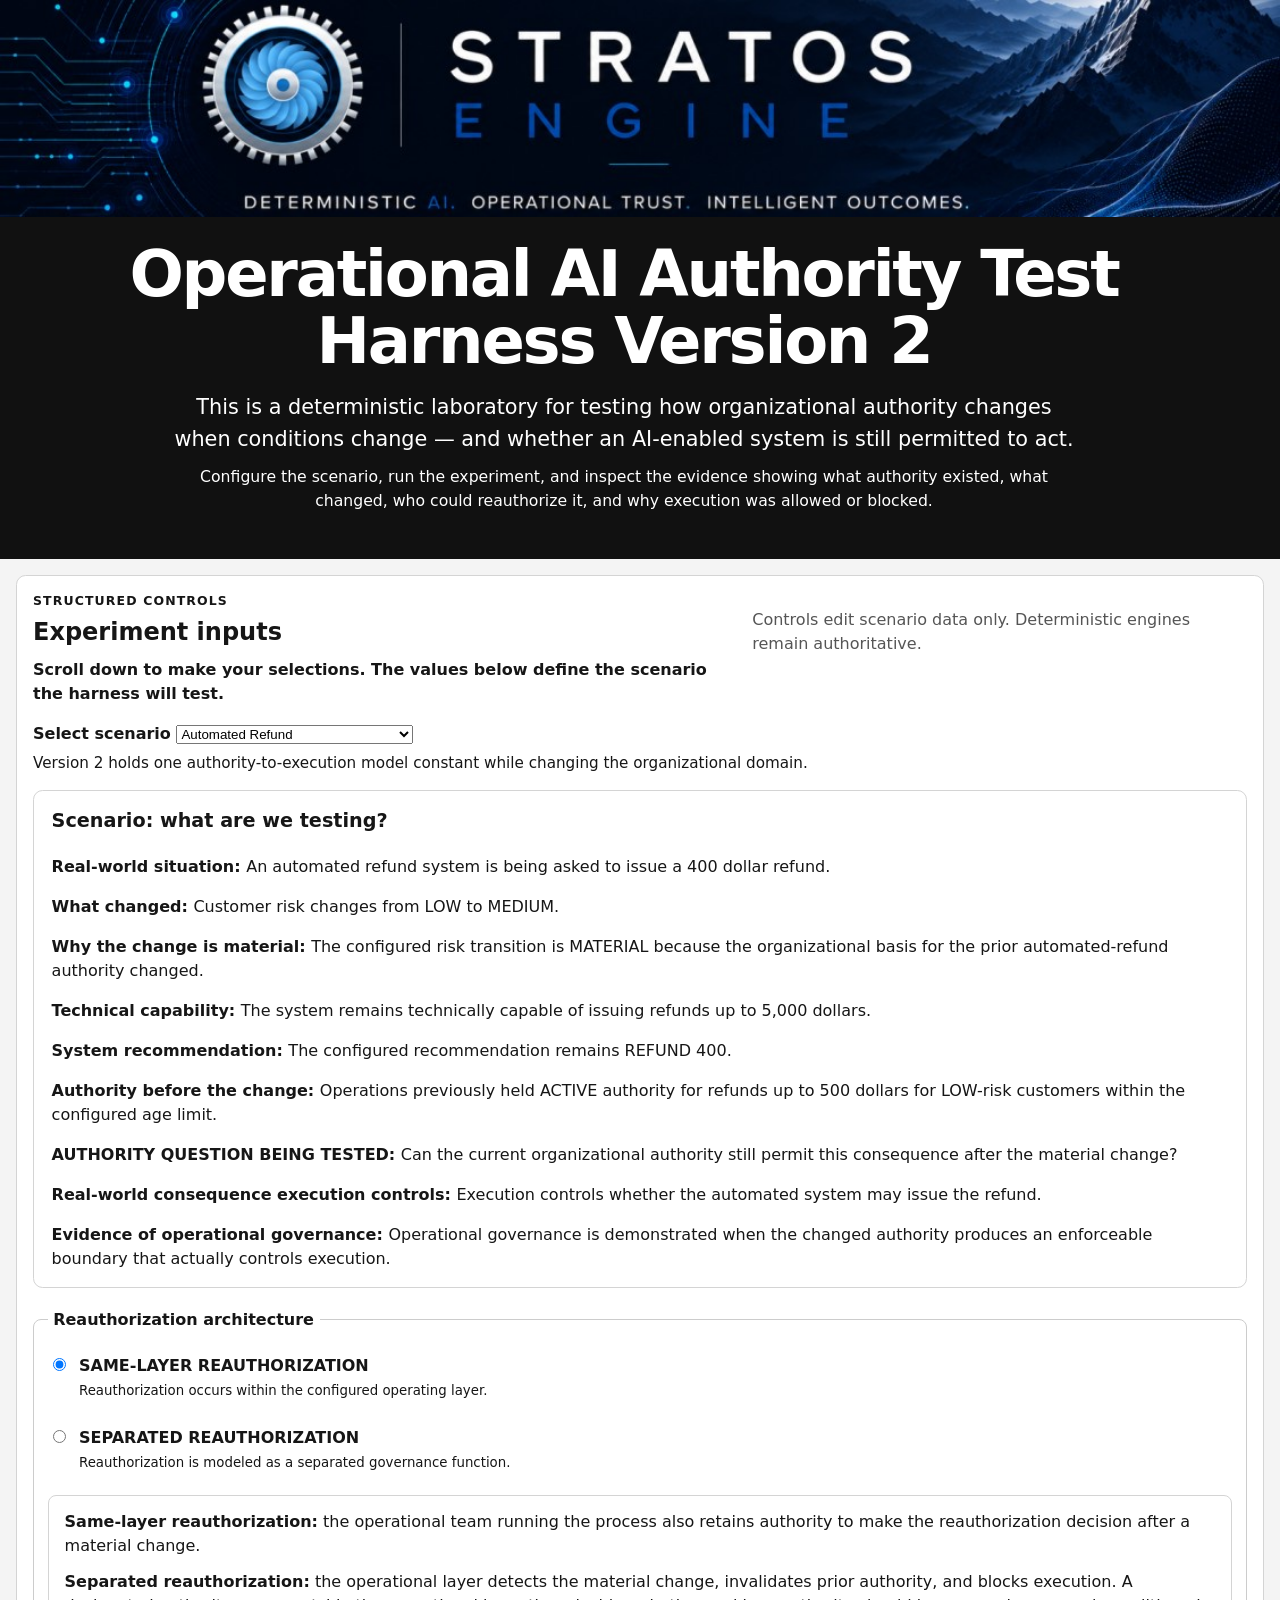
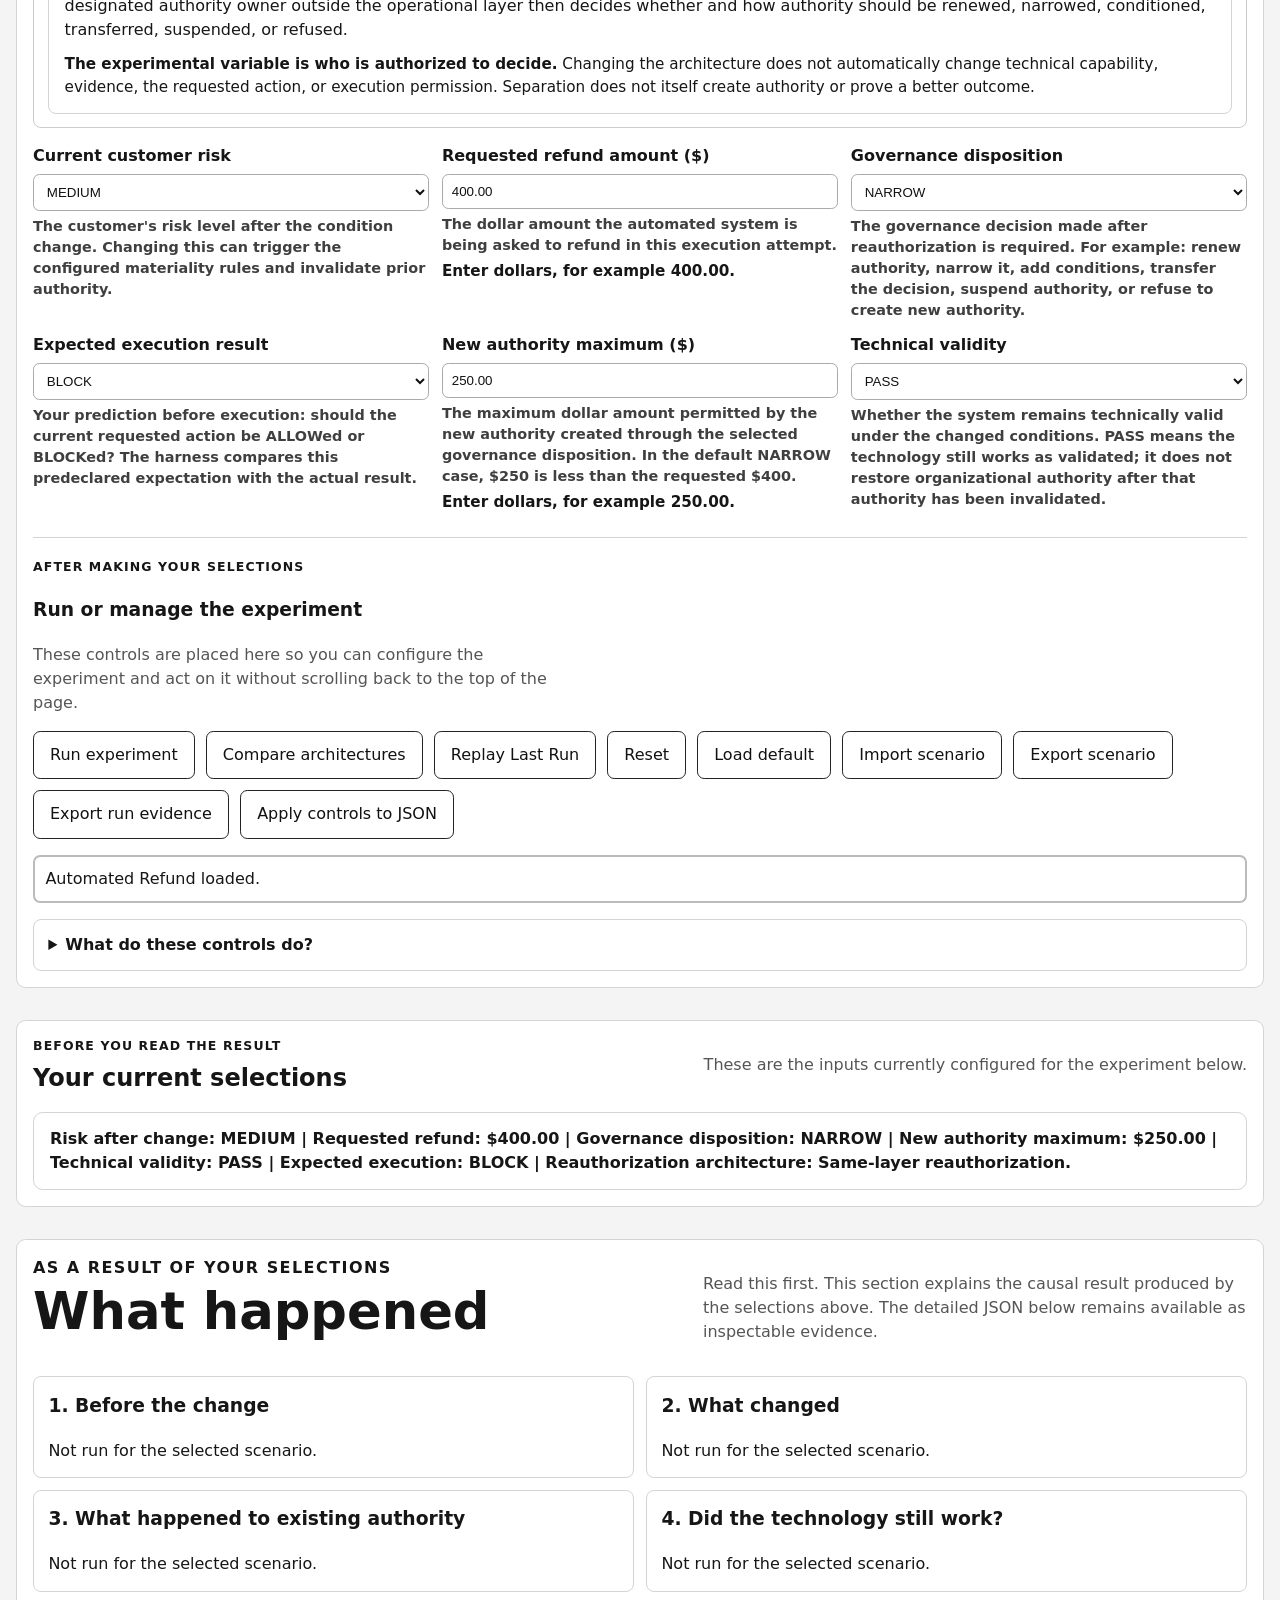
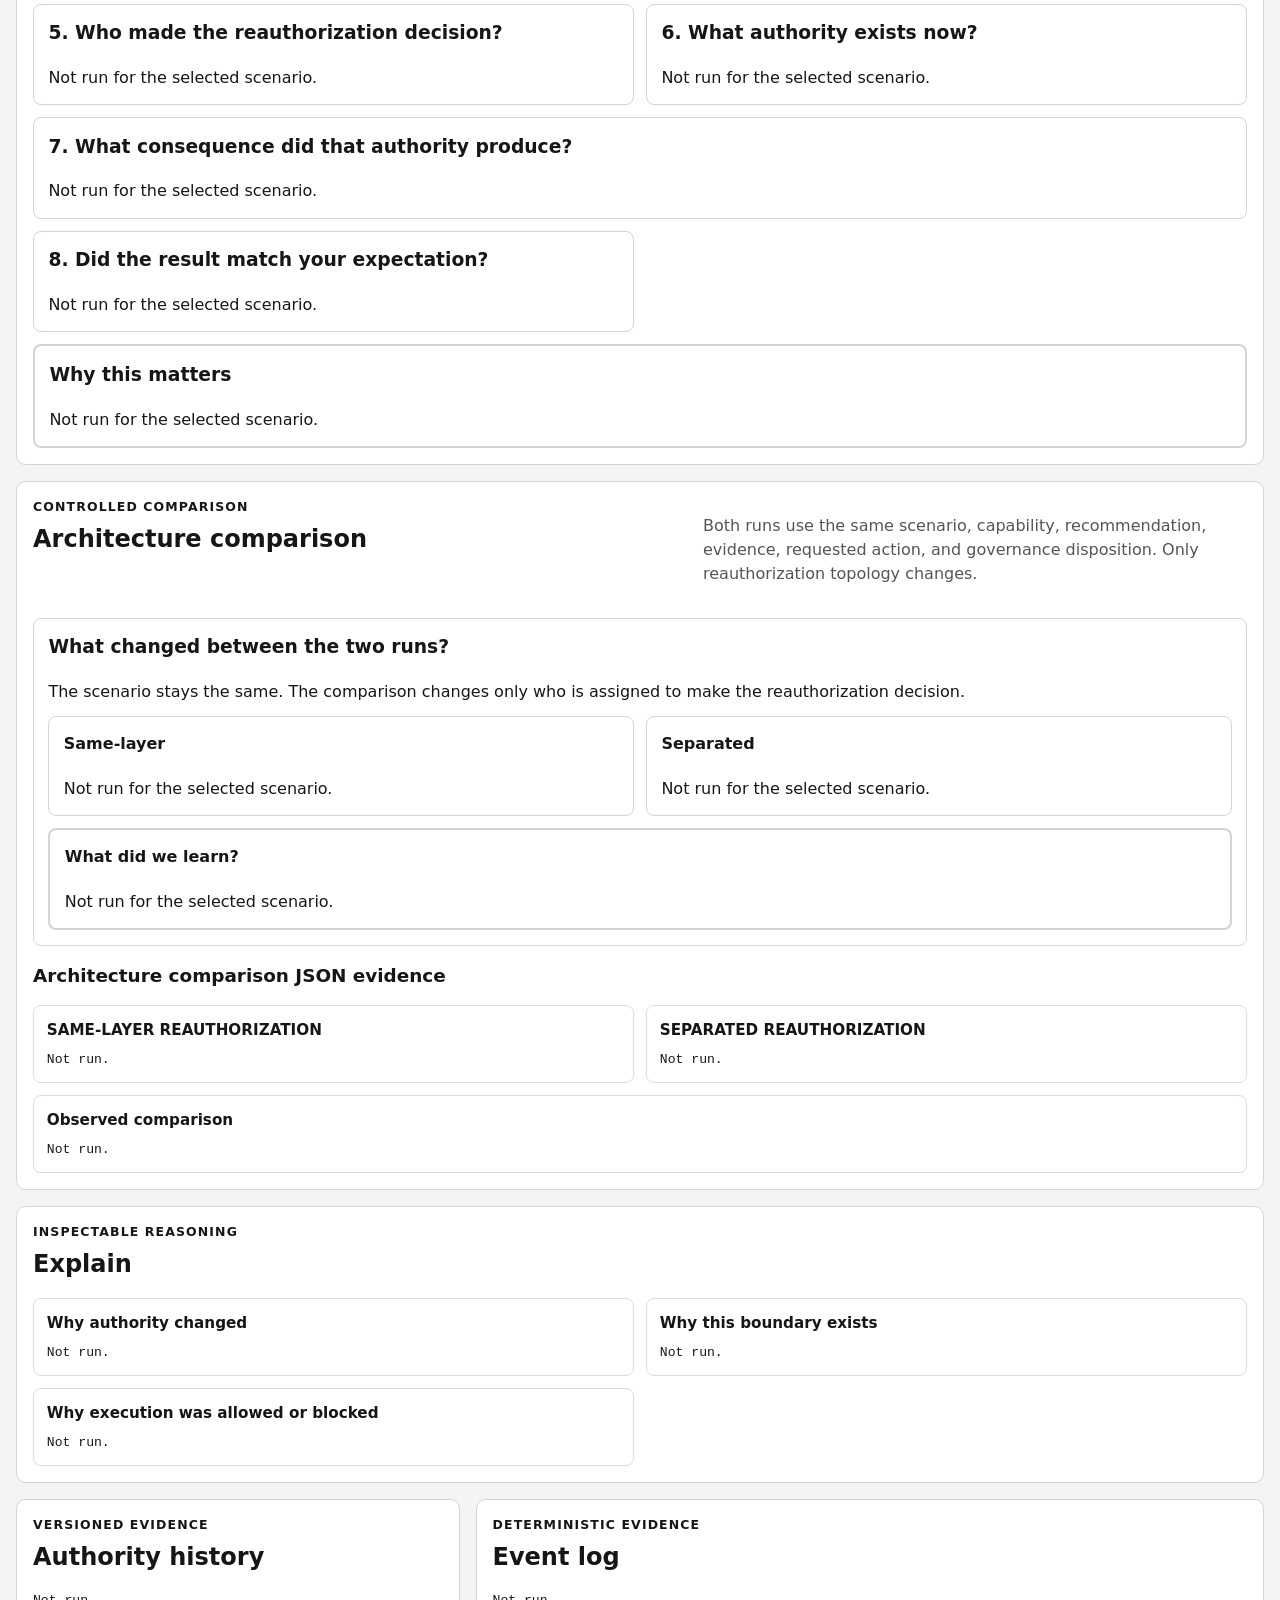
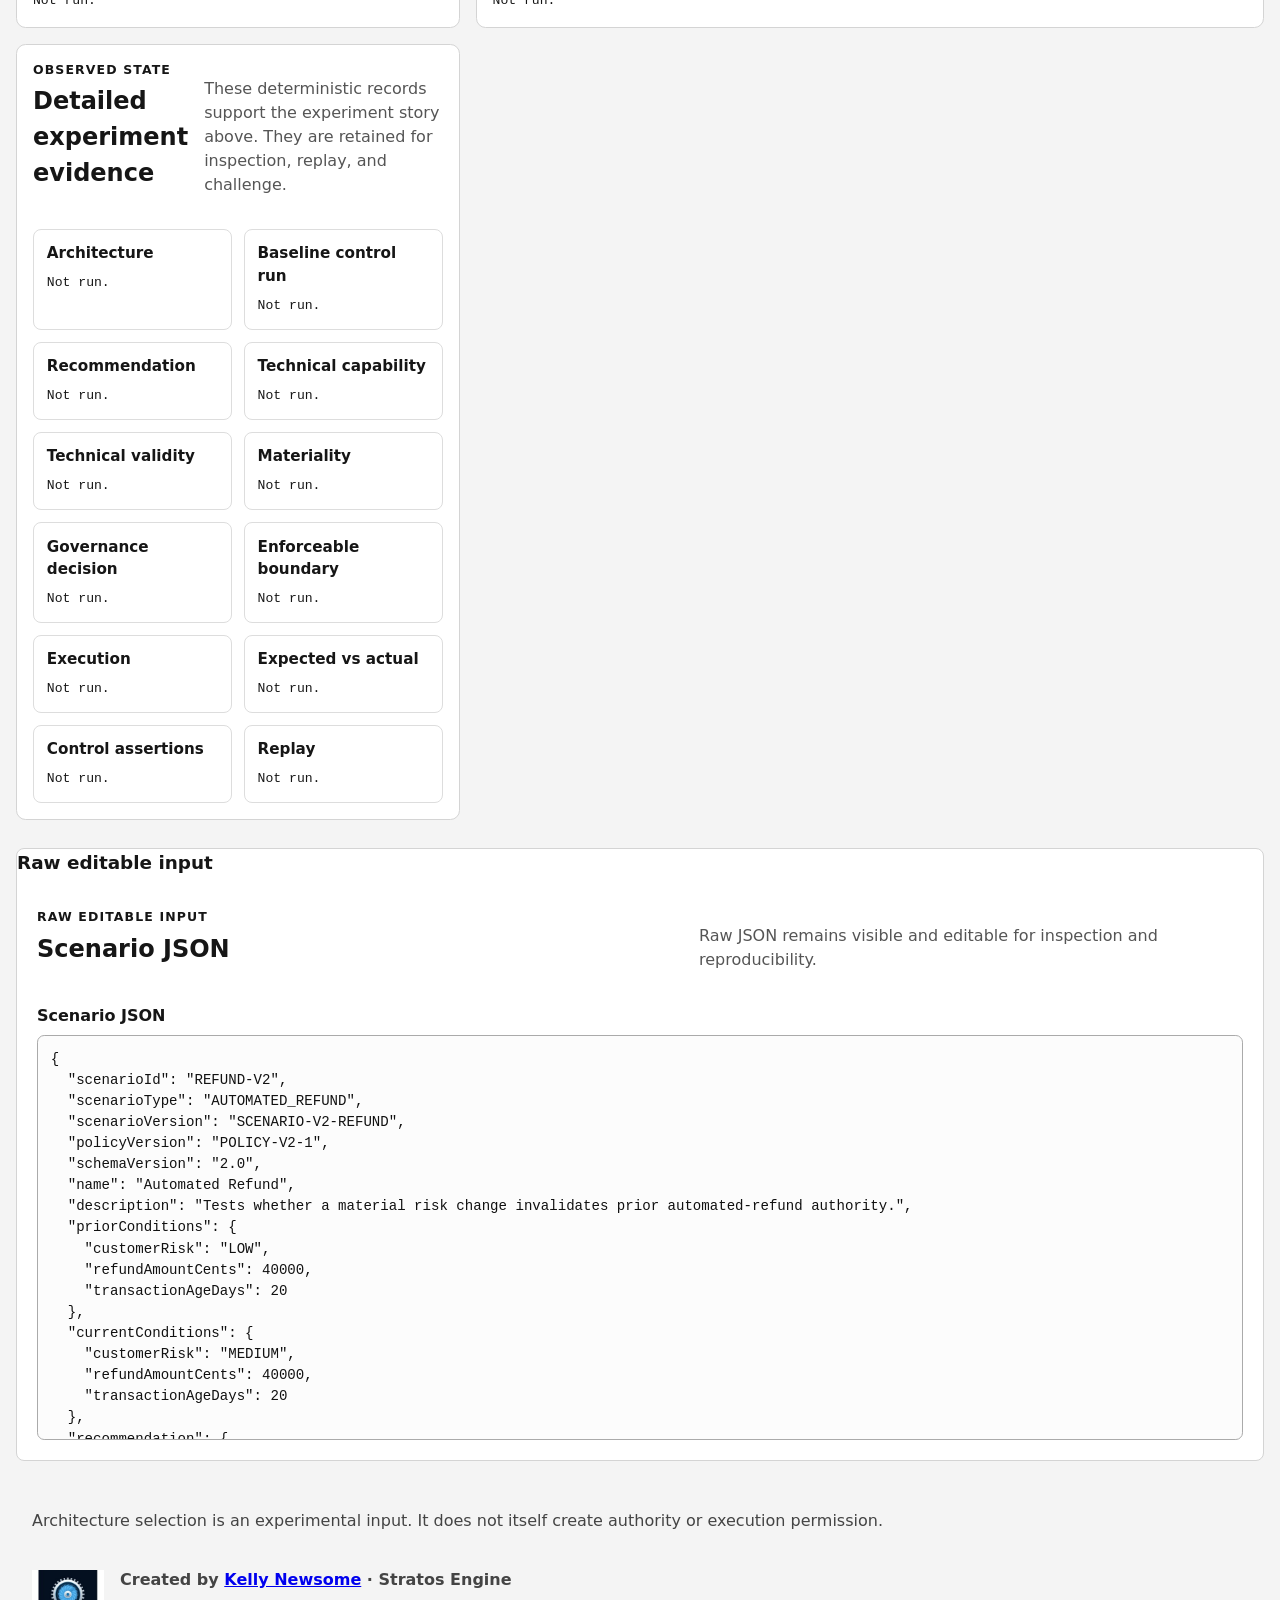
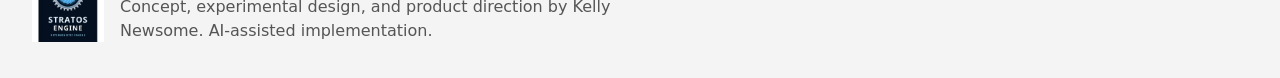
==== commit 377cc65d: "Add Version 2 five-scenario authority harness" ====
--- a/index.html
+++ b/index.html
@@ -19,7 +19,7 @@
 
     <header class="app-header">
         <div class="app-title-block">
-            <h1>Operational AI Authority Test Harness</h1>
+            <h1>Operational AI Authority Test Harness <span class="version-badge">Version 2</span></h1>
             <p class="app-purpose">
                 This is a deterministic laboratory for testing how organizational authority changes when conditions change — and whether an AI-enabled system is still permitted to act.
             </p>
@@ -61,34 +61,17 @@
                     Controls edit scenario data only. Deterministic engines remain authoritative.
                 </p>
             </div>
+            <div class="scenario-selector-block">
+                <label for="scenario-selector">
+                    Select scenario
+                    <select id="scenario-selector" aria-describedby="scenario-selector-help"></select>
+                </label>
+                <p id="scenario-selector-help" class="field-help">Version 2 holds one authority-to-execution model constant while changing the organizational domain.</p>
+            </div>
+
             <div id="scenario-explanation" class="scenario-explanation" aria-labelledby="scenario-explanation-heading">
                 <h3 id="scenario-explanation-heading">Scenario: what are we testing?</h3>
-
-                <p>
-                    <strong>Default scenario:</strong>
-                    An automated refund system is being asked to issue a customer refund. Before conditions change, Operations has active authority to approve refunds up to &#36;500 for LOW-risk customers.
-                </p>
-
-                <p>
-                    <strong>Customer risk is the experimental variable, not the point of the experiment.</strong>
-                    To make the change concrete, imagine the customer has crossed a configured return-frequency threshold, such as a third return within 30 days. That trigger changes the customer's risk classification. The harness is not evaluating whether that risk rule is fair, accurate, or desirable; it simply uses the selected risk level as a controlled condition.
-                </p>
-
-                <p>
-                    For this scenario, a change from the prior customer-risk classification to a different selected risk classification is treated as <strong>MATERIAL</strong>. That lets the experiment test what happens to organizational authority after a material condition changes.
-                </p>
-
-                <p>
-                    <strong>What the experiment is testing:</strong>
-                    after the material change, what organizational authority — if any — exists, who is permitted to make the reauthorization decision, what execution boundary results, and whether the automated system is permitted to perform the requested refund.
-                </p>
-
-                <p>
-                    <strong>What the experiment is not deciding:</strong>
-                    a BLOCK result does not mean the customer's refund is ultimately denied. It means only that this automated execution is not authorized under the authority currently in force. A real organization might escalate the request to another person, process, or authority level. That downstream decision is outside this experiment.
-                </p>
-
-
+                <div id="scenario-narrative">Loading selected Version 2 scenario...</div>
             </div>
 
             <fieldset>
@@ -126,8 +109,10 @@
                 </div>
             </fieldset>
 
+            <div id="scenario-specific-controls" class="form-grid" aria-live="polite"></div>
+
             <div class="form-grid">
-                <label>
+                <label id="refund-risk-control">
                     Current customer risk
                     <select id="current-risk">
                         <option value="LOW">LOW</option>
@@ -137,7 +122,7 @@
                     <span id="current-risk-explanation" class="field-explanation">The customer's risk level after the condition change. Changing this can trigger the configured materiality rules and invalidate prior authority.</span>
                 </label>
 
-                <label>
+                <label id="refund-amount-control">
                     Requested refund amount ($)
                     <input id="requested-amount" type="number" min="0" step="0.01" inputmode="decimal" aria-describedby="requested-amount-help">
                     <span id="requested-amount-explanation" class="field-explanation">The dollar amount the automated system is being asked to refund in this execution attempt.</span>
@@ -218,7 +203,7 @@
                     <button
                     id="apply-controls"
                     type="button"
-                    title="Apply the visible structured controls to the scenario JSON. Use this after changing architecture, risk, amounts, disposition, or technical validity and before inspecting the raw scenario."
+                    title="Apply the visible structured controls to the scenario JSON. Use this after changing scenario-specific facts, architecture, disposition, or technical validity and before inspecting the raw scenario."
                     aria-describedby="help-apply-controls"
                     >
                     Apply controls to JSON
@@ -566,6 +551,7 @@
     <script src="js/test-runner.js"></script>
     <script src="js/replay-engine.js"></script>
     <script src="js/import-export.js"></script>
+    <script src="js/scenario-catalog.js"></script>
     <script src="js/app.js"></script>
 </body>
 </html>
--- a/css/app.css
+++ b/css/app.css
@@ -817,3 +817,19 @@
     opacity: 0.7;
     cursor: not-allowed;
 }
+/* POST-V1.0.2 DISPOSITION FLEX-COLUMN HOTFIX
+   Applicable disposition-specific controls are flex containers.
+   Stack label text, control, explanation, and help vertically so the
+   form control retains normal width and height inside the grid cell. */
+.form-grid label.disposition-specific.is-applicable {
+    flex-direction: column;
+    align-items: stretch;
+    min-width: 0;
+}
+
+.form-grid label.disposition-specific.is-applicable input,
+.form-grid label.disposition-specific.is-applicable select {
+    width: 100%;
+    box-sizing: border-box;
+    flex: 0 0 auto;
+}
